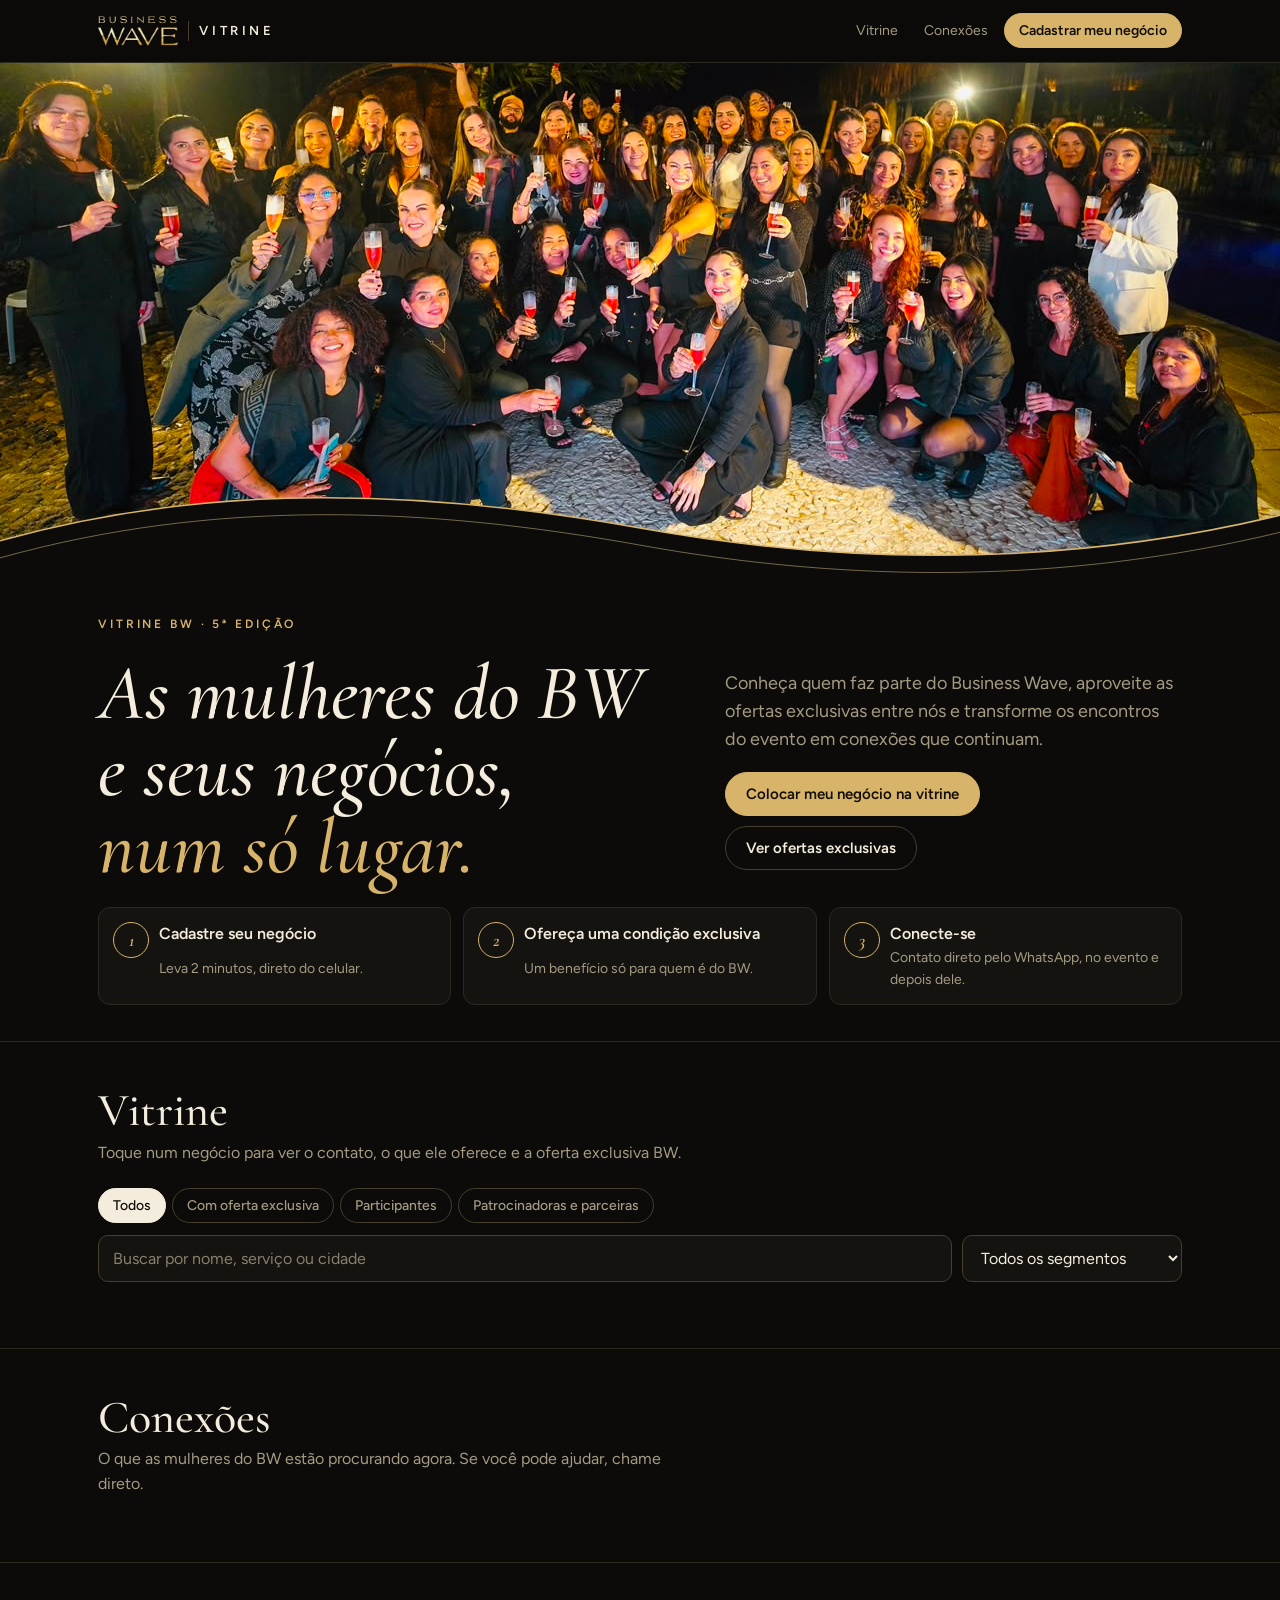
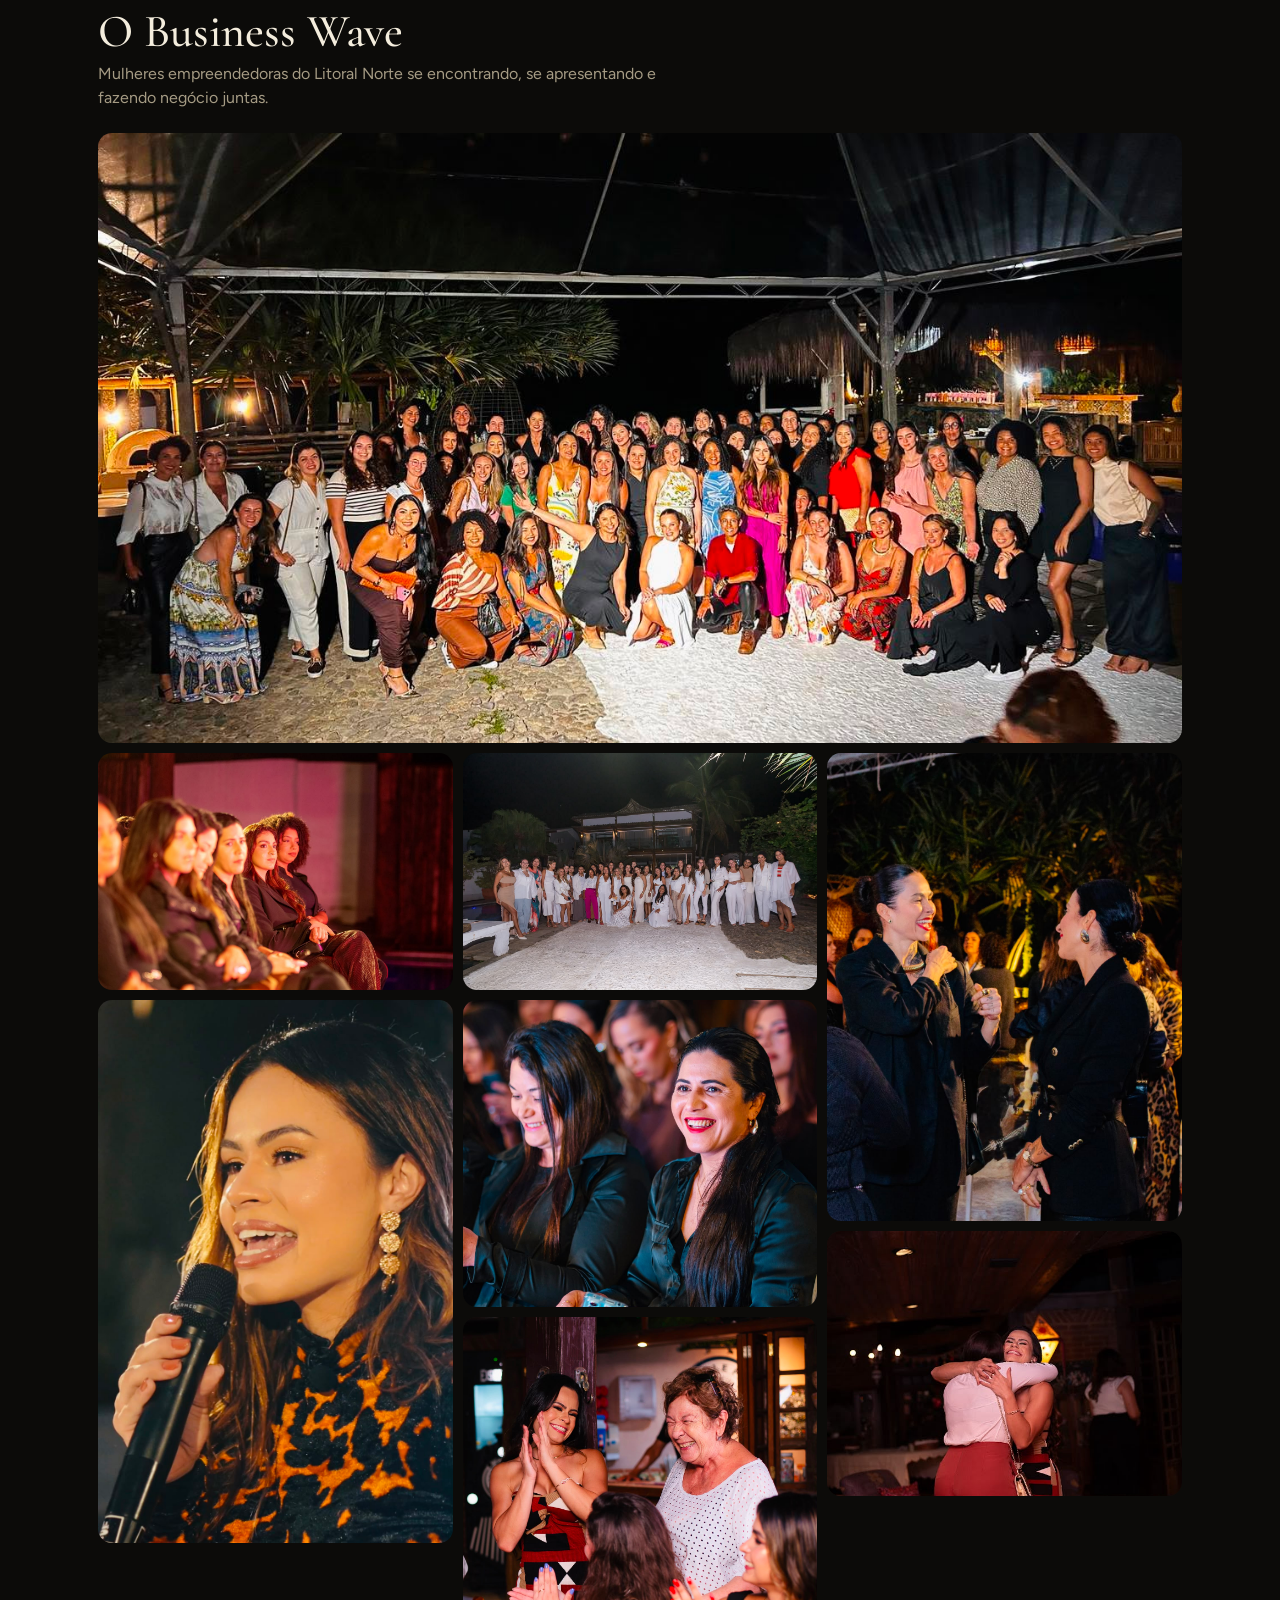
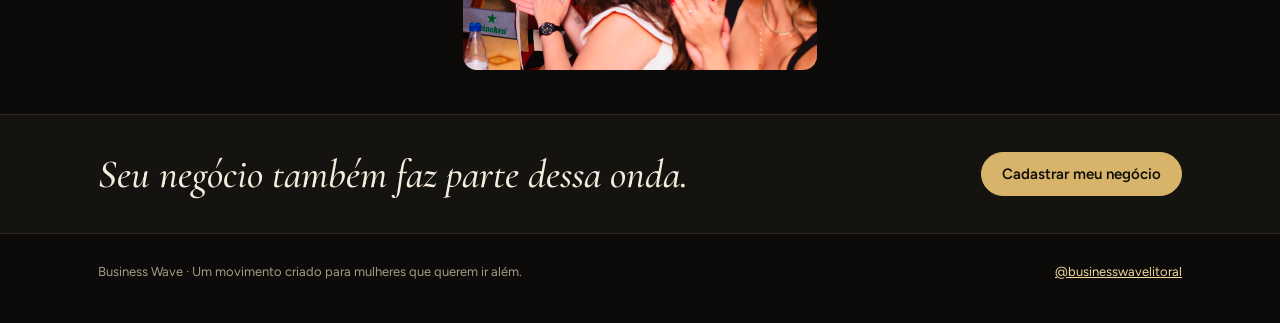
==== index.html @ 15c8ea4c "Seis acertos para o evento: foto, link pendente, busca, prévia, cache e atualização - Logo com fundo" ====
<!doctype html>
<html lang="pt-BR">
<head>
<meta charset="utf-8">
<meta name="viewport" content="width=device-width,initial-scale=1,viewport-fit=cover">
<title>Vitrine BW · Business Wave</title>
<meta name="description" content="As mulheres do Business Wave e seus negócios num só lugar, com ofertas exclusivas e conexões que continuam depois do evento.">
<meta property="og:title" content="Vitrine BW · Business Wave">
<meta property="og:description" content="As mulheres do Business Wave e seus negócios num só lugar, com ofertas exclusivas.">
<meta property="og:image" content="https://bw.okgo.dev.br/assets/compartilhar.jpg">
<meta property="og:image:width" content="1200">
<meta property="og:image:height" content="630">
<meta property="og:type" content="website">
<meta property="og:site_name" content="Vitrine BW · Business Wave">
<meta name="twitter:card" content="summary_large_image">
<link rel="icon" href="assets/logo-bw.png">
<meta name="theme-color" content="#0c0b09">
<link rel="preconnect" href="https://fonts.googleapis.com"><link rel="preconnect" href="https://fonts.gstatic.com" crossorigin>
<link rel="stylesheet" href="https://fonts.googleapis.com/css2?family=Cormorant+Garamond:ital,wght@0,500;0,600;1,500;1,600&family=Figtree:wght@400;500;600;700&display=swap">
<link rel="stylesheet" href="assets/style.css?v=20261016e">
</head>
<body>
<header class="top">
  <div class="wrap">
    <a class="brand" href="./"><img class="brand-logo" src="assets/logo-bw.png" alt="Business Wave"><b>Vitrine</b></a>
    <nav>
      <a class="lk" href="#vitrine">Vitrine</a>
      <a class="lk" href="#conexoes">Conexões</a>
      <a class="btn sm" href="cadastro.html">Cadastrar meu negócio</a>
    </nav>
  </div>
</header>

<main>
  <section class="hero">
    <div class="wrap hero-texto">
      <figure class="onda">
        <div class="onda-foto">
          <img src="assets/fotos/bw-brinde.jpg" width="1280" height="572" fetchpriority="high" alt="Participantes do Business Wave brindando juntas na foto em grupo, à noite">
          <svg class="onda-fio" viewBox="0 0 1440 600" preserveAspectRatio="none" aria-hidden="true"><path d="M1440 530 C1200 590 960 590 720 545 S240 490 0 560"/><path class="eco" d="M1440 550 C1200 610 960 610 720 565 S240 510 0 580"/></svg>
        </div>
      </figure>
      <div class="eyebrow">Vitrine BW · <span id="edicao">5ª edição</span></div>
      <h1>As mulheres do BW e seus negócios, <em>num só lugar.</em></h1>
      <div class="hero-lado">
        <p class="lede">Conheça quem faz parte do Business Wave, aproveite as ofertas exclusivas entre nós e transforme os encontros do evento em conexões que continuam.</p>
        <div class="ctas">
          <a class="btn" href="cadastro.html">Colocar meu negócio na vitrine</a>
          <a class="btn ghost" href="#vitrine" id="verOfertas">Ver ofertas exclusivas</a>
        </div>
      </div>
    </div>
    <div class="wrap">
      <ol class="how">
        <li><b>Cadastre seu negócio</b><span>Leva 2 minutos, direto do celular.</span></li>
        <li><b>Ofereça uma condição exclusiva</b><span>Um benefício só para quem é do BW.</span></li>
        <li><b>Conecte-se</b><span>Contato direto pelo WhatsApp, no evento e depois dele.</span></li>
      </ol>
    </div>
  </section>

  <section class="blk" id="vitrine">
    <div class="wrap">
      <div class="sec-head">
        <div>
          <h2>Vitrine</h2>
          <p>Toque num negócio para ver o contato, o que ele oferece e a oferta exclusiva BW.</p>
        </div>
        <div class="count" id="count"></div>
      </div>
      <div class="filters">
        <div class="tabs" role="group" aria-label="Filtrar">
          <button class="tab" data-tipo="" aria-pressed="true">Todos</button>
          <button class="tab" data-tipo="oferta" aria-pressed="false">Com oferta exclusiva</button>
          <button class="tab" data-tipo="participante" aria-pressed="false">Participantes</button>
          <button class="tab" data-tipo="marcas" aria-pressed="false">Patrocinadoras e parceiras</button>
        </div>
        <div class="row">
          <input id="q" type="search" placeholder="Buscar por nome, serviço ou cidade" aria-label="Buscar">
          <select id="seg" aria-label="Segmento"><option value="">Todos os segmentos</option></select>
        </div>
      </div>
      <div class="grid" id="grid" aria-live="polite"></div>
      <div class="empty" id="empty" hidden></div>
    </div>
  </section>

  <section class="blk" id="conexoes" style="border-top:1px solid var(--line)">
    <div class="wrap">
      <div class="sec-head">
        <div>
          <h2>Conexões</h2>
          <p>O que as mulheres do BW estão procurando agora. Se você pode ajudar, chame direto.</p>
        </div>
      </div>
      <div class="asks" id="asks"></div>
      <div class="empty" id="asksEmpty" hidden><b>Nenhum pedido ainda.</b>Ao se cadastrar, conte o que você procura: parcerias, serviços ou clientes.</div>
    </div>
  </section>

  <section class="blk" id="evento" style="border-top:1px solid var(--line)">
    <div class="wrap">
      <div class="sec-head">
        <div>
          <h2>O Business Wave</h2>
          <p>Mulheres empreendedoras do Litoral Norte se encontrando, se apresentando e fazendo negócio juntas.</p>
        </div>
      </div>
      <div class="galeria">
        <figure class="destaque"><img src="assets/fotos/bw-grupo.jpg" width="1280" height="720" loading="lazy" alt="Participantes do Business Wave reunidas para a foto em grupo, à noite, no espaço do evento"></figure>
        <figure><img src="assets/fotos/bw-plateia.jpg" width="1280" height="854" loading="lazy" alt="Participantes atentas na plateia do Business Wave"></figure>
        <figure><img src="assets/fotos/bw-microfone.jpg" width="836" height="1280" loading="lazy" alt="Participante falando ao microfone no Business Wave"></figure>
        <figure><img src="assets/fotos/bw-grupo-branco.jpg" width="1280" height="854" loading="lazy" alt="Participantes vestidas de branco reunidas para a foto em grupo, à noite, em frente à casa do evento"></figure>
        <figure><img src="assets/fotos/bw-sorriso.jpg" width="1280" height="1108" loading="lazy" alt="Duas participantes sorrindo durante o Business Wave"></figure>
        <figure><img src="assets/fotos/bw-palmas.jpg" width="1277" height="1274" loading="lazy" alt="Participantes rindo e aplaudindo durante o Business Wave"></figure>
        <figure><img src="assets/fotos/bw-conversa.jpg" width="970" height="1280" loading="lazy" alt="Duas participantes conversando e rindo no Business Wave"></figure>
        <figure><img src="assets/fotos/bw-abraco.jpg" width="627" height="468" loading="lazy" alt="Duas participantes se abraçando no Business Wave"></figure>
      </div>
    </div>
  </section>

  <section class="band">
    <div class="wrap">
      <h2>Seu negócio também faz parte dessa onda.</h2>
      <div class="acts">
        <a class="btn" href="cadastro.html">Cadastrar meu negócio</a>
      </div>
    </div>
  </section>
</main>

<footer>
  <div class="wrap">
    <span>Business Wave · Um movimento criado para mulheres que querem ir além.</span>
    <span><a id="igFoot" href="#" target="_blank" rel="noopener">@businesswavelitoral</a></span>
  </div>
</footer>

<dialog id="dlg" aria-labelledby="dName"><div class="dlg" id="dBody"></div></dialog>

<script src="assets/supabase.js"></script>
<script src="assets/config.js?v=20261015b"></script>
<script src="assets/bw.js?v=20261016a"></script>
<script>
(async function () {
  const { C, esc, logoHTML, waLink, ig, safeUrl, SEGMENTOS } = BW;
  const $ = s => document.querySelector(s);

  $("#edicao").textContent = C.EVENTO.edicao;
  $("#igFoot").href = "https://instagram.com/" + C.INSTAGRAM;

  const segSel = $("#seg");
  SEGMENTOS.forEach(s => segSel.insertAdjacentHTML("beforeend", `<option>${esc(s)}</option>`));

  let todos = [], tipo = "", q = "", seg = "";
  const TIPO_LABEL = { participante: "Participante", patrocinadora: "Patrocinadora", parceira: "Parceira" };

  function card(p) {
    const marca = p.tipo !== "participante";
    return `<button class="card ${marca ? "spon" : ""}" data-id="${esc(p.id)}" type="button">
      <div class="card-top">${logoHTML(p)}<div style="min-width:0"><h3>${esc(p.nome_negocio)}</h3><div class="meta">${esc(p.responsavel)} · ${esc(p.segmento)}${p.cidade ? " · " + esc(p.cidade) : ""}</div></div></div>
      ${p.oferta_bw ? `<div class="mini-offer"><b>Oferta BW</b> ${esc(p.oferta_bw)}</div>` : `<p class="desc">${esc(p.descricao || p.ofereco || "")}</p>`}
      ${marca ? `<div class="tags"><span class="tag sp">${TIPO_LABEL[p.tipo]}</span></div>` : ""}
    </button>`;
  }

  function filtrar() {
    const termo = BW.semAcento(q.trim());
    return todos.filter(p => {
      if (tipo === "oferta" && !p.oferta_bw) return false;
      if (tipo === "participante" && p.tipo !== "participante") return false;
      if (tipo === "marcas" && p.tipo === "participante") return false;
      if (seg && p.segmento !== seg) return false;
      if (termo && !BW.semAcento([p.nome_negocio, p.descricao, p.segmento, p.cidade, p.ofereco, p.preciso, p.responsavel, p.oferta_bw].join(" ")).includes(termo)) return false;
      return true;
    });
  }

  function render() {
    const lista = filtrar();
    $("#grid").innerHTML = lista.map(card).join("");
    const ofertas = todos.filter(p => p.oferta_bw).length;
    $("#count").textContent = todos.length ? `${todos.length} negócios · ${ofertas} com oferta exclusiva` : "";
    const empty = $("#empty");
    if (!todos.length) { empty.hidden = false; empty.innerHTML = `<b>A vitrine está abrindo agora.</b>Os primeiros negócios aparecem aqui logo após a aprovação. <a href="cadastro.html">Cadastre o seu</a>.`; }
    else if (!lista.length) { empty.hidden = false; empty.innerHTML = `<b>Nada encontrado com esses filtros.</b>Tente outro segmento ou limpe a busca.`; }
    else empty.hidden = true;
  }

  function renderAsks() {
    const pedidos = todos.filter(p => p.preciso);
    $("#asks").innerHTML = pedidos.map(p => {
      const wa = waLink(p.whatsapp, `Oi, ${p.responsavel}! Vi na Vitrine do Business Wave que você procura "${p.preciso}". Acho que posso ajudar.`);
      return `<div class="ask">
        <div class="ask-head">${logoHTML(p)}<div style="min-width:0"><b>${esc(p.responsavel)}</b><div class="meta">${esc(p.nome_negocio)}</div></div></div>
        <p><span class="meta">Procura</span><br>${esc(p.preciso)}</p>
        <div class="acts">${wa ? `<a class="btn sm" href="${esc(wa)}" target="_blank" rel="noopener">Posso ajudar</a>` : ""}<button class="btn sm ghost" type="button" data-perfil="${esc(p.id)}">Ver perfil</button></div>
      </div>`;
    }).join("");
    $("#asksEmpty").hidden = pedidos.length > 0;
  }

  function abrir(id) {
    const p = todos.find(x => String(x.id) === String(id)); if (!p) return;
    const wa = waLink(p.whatsapp, `Oi, ${p.responsavel}! Te encontrei na Vitrine do Business Wave.`);
    const waOferta = p.oferta_bw ? waLink(p.whatsapp, `Oi, ${p.responsavel}! Sou do Business Wave e quero aproveitar a oferta exclusiva: ${p.oferta_bw}`) : "";
    const insta = ig(p.instagram);
    $("#dBody").innerHTML = `
      <button class="x" type="button" aria-label="Fechar" data-close>×</button>
      <div class="dlg-head">${logoHTML(p)}<div><div class="eyebrow">${esc(TIPO_LABEL[p.tipo])} · ${esc(p.segmento)}</div><h2 id="dName">${esc(p.nome_negocio)}</h2><div class="meta">${esc(p.responsavel)}${p.cidade ? " · " + esc(p.cidade) : ""}</div></div></div>
      ${p.oferta_bw ? `<div class="offer"><b>Oferta exclusiva BW</b><p>${esc(p.oferta_bw)}</p>${waOferta ? `<a class="btn sm" style="margin-top:10px" href="${esc(waOferta)}" target="_blank" rel="noopener">Quero essa oferta</a>` : ""}</div>` : ""}
      ${p.descricao ? `<p style="margin:0">${esc(p.descricao)}</p>` : ""}
      ${p.ofereco ? `<div class="kv" style="grid-template-columns:1fr"><div><small>Ofereço</small>${esc(p.ofereco)}</div></div>` : ""}
      <div class="acts">
        ${wa ? `<a class="btn ${p.oferta_bw ? "ghost" : ""}" href="${esc(wa)}" target="_blank" rel="noopener">Chamar no WhatsApp</a>` : ""}
        ${insta ? `<a class="btn ghost" href="https://instagram.com/${esc(insta)}" target="_blank" rel="noopener">@${esc(insta)}</a>` : ""}
        ${p.site ? `<a class="btn ghost" href="${esc(safeUrl(p.site))}" target="_blank" rel="noopener">Site</a>` : ""}
      </div>`;
    if (!$("#dlg").open) $("#dlg").showModal();
    history.replaceState(null, "", "#perfil-" + p.id);
  }

  // O cadastro entrega o link do perfil na hora, mas ele so' aparece depois da aprovacao.
  // Antes, quem abria caia na vitrine sem saber por que; agora ve o aviso, e se a tela
  // ficar aberta o perfil abre sozinho quando for aprovado.
  let aguardando = null;
  function avisoPerfil(id) {
    aguardando = String(id);
    $("#dBody").innerHTML = `
      <button class="x" type="button" aria-label="Fechar" data-close>×</button>
      <div class="eyebrow">Perfil em análise</div>
      <h2 id="dName">Este negócio ainda não está na vitrine</h2>
      <p style="margin:0;color:var(--muted)">Os perfis aparecem aqui depois que a organização do Business Wave aprova o cadastro. Deixe esta tela aberta: quando ele for aprovado, abre aqui sozinho.</p>
      <div class="acts"><button class="btn" type="button" data-close>Ver a vitrine</button></div>`;
    $("#dlg").showModal();
  }
  $("#grid").addEventListener("click", e => { const c = e.target.closest(".card"); if (c) abrir(c.dataset.id); });
  $("#asks").addEventListener("click", e => { const b = e.target.closest("[data-perfil]"); if (b) abrir(b.dataset.perfil); });
  $("#dlg").addEventListener("click", e => { if (e.target.closest("[data-close]") || e.target === e.currentTarget) e.currentTarget.close(); });
  $("#dlg").addEventListener("close", () => { aguardando = null; history.replaceState(null, "", location.pathname + "#vitrine"); });

  function setTipo(t) {
    document.querySelectorAll(".tab").forEach(x => x.setAttribute("aria-pressed", String(x.dataset.tipo === t)));
    tipo = t; render();
  }
  document.querySelectorAll(".tab").forEach(b => b.addEventListener("click", () => setTipo(b.dataset.tipo)));
  $("#verOfertas").addEventListener("click", () => setTipo("oferta"));
  $("#q").addEventListener("input", e => { q = e.target.value; render(); });
  segSel.addEventListener("change", e => { seg = e.target.value; render(); });

  try { todos = await BW.listarVitrine(); }
  catch (e) { console.error(e); $("#empty").hidden = false; $("#empty").innerHTML = "<b>Não deu para carregar a vitrine agora.</b>Atualize a página em alguns segundos."; }
  render(); renderAsks();
  const m = location.hash.match(/^#perfil-(.+)$/);
  if (m) { if (todos.some(x => String(x.id) === m[1])) abrir(m[1]); else avisoPerfil(m[1]); }

  // 6) a vitrine se atualiza sozinha: no evento as aprovacoes saem a toda hora e
  // ninguem recarrega a pagina. Nao mexe com o perfil aberto na frente da pessoa.
  async function atualizar() {
    if (document.hidden || ($("#dlg").open && !aguardando)) return;
    let novos; try { novos = await BW.listarVitrine(); } catch (_) { return; }
    if (JSON.stringify(novos) === JSON.stringify(todos)) return;
    todos = novos; render(); renderAsks();
    if (aguardando && todos.some(x => String(x.id) === aguardando)) { const id = aguardando; aguardando = null; abrir(id); }
  }
  setInterval(atualizar, 60000);
  document.addEventListener("visibilitychange", () => { if (!document.hidden) atualizar(); });
  if (location.hash === "#ofertas") { setTipo("oferta"); $("#vitrine").scrollIntoView(); }
})();
</script>
</body>
</html>
---- assets/style.css ----
/* Vitrine BW — preto e dourado da marca, serifa italiana nos títulos (como nos posts da 5ª edição). */
:root{
  --bg:#0c0b09; --surface:#15130f; --surface-2:#1d1a14; --line:#2e2920; --line-2:#463e2e;
  --fg:#f4eddd; --muted:#a59b84; --gold:#d8b46a; --gold-2:#f0d79c; --gold-ink:#120f09;
  --ok:#8fc49a; --warn:#e3b45c; --bad:#e08a7a;
  --display:"Cormorant Garamond","Garamond","Times New Roman",serif;
  --body:"Figtree",system-ui,-apple-system,"Segoe UI",sans-serif;
  --r:14px;
  color-scheme:dark;
}
*{box-sizing:border-box}
html{-webkit-text-size-adjust:100%}
body{margin:0;background:var(--bg);color:var(--fg);font:16px/1.55 var(--body)}
a{color:var(--gold-2)}
img{max-width:100%;display:block}
:focus-visible{outline:2px solid var(--gold);outline-offset:2px}
.wrap{max-width:1120px;margin:0 auto;padding-inline:18px}
[hidden]{display:none!important}

/* topo */
.top{position:sticky;top:0;z-index:20;background:color-mix(in srgb,var(--bg) 88%,transparent);backdrop-filter:blur(10px);border-bottom:1px solid var(--line)}
.top .wrap{display:flex;align-items:center;justify-content:space-between;gap:12px;padding-block:12px}
.brand{display:flex;align-items:center;gap:10px;text-decoration:none;color:var(--fg)}
.mono{width:38px;height:38px;border-radius:50%;border:1px solid var(--gold);display:grid;place-items:center;font:600 italic 18px var(--display);color:var(--gold)}
.brand b{font-size:13px;letter-spacing:.28em;text-transform:uppercase;font-weight:600}
.top nav{display:flex;gap:6px;align-items:center}
.top nav a.lk{color:var(--muted);text-decoration:none;font-size:14px;padding:8px 10px}
.top nav a.lk:hover{color:var(--fg)}
@media (max-width:640px){ .top nav a.lk{display:none} }

/* botões */
.btn{display:inline-flex;align-items:center;justify-content:center;gap:8px;font:600 15px var(--body);border-radius:999px;padding:12px 20px;cursor:pointer;text-decoration:none;border:1px solid var(--gold);background:var(--gold);color:var(--gold-ink);white-space:nowrap}
.btn:hover{background:var(--gold-2);border-color:var(--gold-2)}
.btn.ghost{background:transparent;color:var(--fg);border-color:var(--line-2)}
.btn.ghost:hover{border-color:var(--gold)}
.btn.sm{padding:8px 14px;font-size:14px}
.btn[disabled]{opacity:.5;cursor:default}

/* hero */
.hero{padding-block:48px 36px;border-bottom:1px solid var(--line)}
.hero .wrap{display:grid;gap:22px}
.eyebrow{font-size:12px;letter-spacing:.24em;text-transform:uppercase;color:var(--gold);font-weight:600}
h1,h2,h3{font-family:var(--display);font-weight:500;text-wrap:balance;margin:0}
.hero h1{font-style:italic;font-size:clamp(44px,9vw,84px);line-height:.98;max-width:12ch}
.hero h1 em{display:block;color:var(--gold);font-style:italic}
/* o titulo e' proporcional a largura onde ele mora: a fonte cresce com ela, entao
   as linhas saem iguais em qualquer tela e ocupam a largura toda ("As mulheres do BW
   / e seus negocios, / num so lugar."). 0.137 = 96% da largura dividido pela linha
   mais longa (6,985 em na Cormorant italica). No celular a largura e' a da tela menos
   o respiro; no computador, a da coluna da esquerda (5/9 do texto, tirado o vao). */
.hero h1{font-size:clamp(40px,calc((100vw - 36px) * .137),84px);max-width:none;text-wrap:wrap}
@media (min-width:900px){ .hero h1{font-size:min(84px,calc((min(100vw,1120px) - 92px) * .0761))} }
.hero p.lede{font-size:18px;color:var(--muted);max-width:56ch;margin:0}
.hero .ctas{display:flex;flex-wrap:wrap;gap:10px}
.facts{display:flex;flex-wrap:wrap;gap:8px;margin:0;padding:0;list-style:none}
.facts li{border:1px solid var(--line-2);border-radius:999px;padding:6px 14px;font-size:14px}
.facts li b{color:var(--gold);font-weight:600}

/* seções */
section.blk{padding-block:44px}
.sec-head{display:flex;flex-wrap:wrap;align-items:end;justify-content:space-between;gap:14px;margin-bottom:22px}
.sec-head h2{font-size:clamp(32px,5vw,46px);line-height:1.05}
.sec-head p{margin:6px 0 0;color:var(--muted);max-width:60ch}

/* filtros */
.filters{display:grid;gap:12px;margin-bottom:22px}
.tabs{display:flex;gap:6px;flex-wrap:wrap}
.tab{font:500 14px var(--body);background:transparent;color:var(--muted);border:1px solid var(--line-2);border-radius:999px;padding:8px 14px;cursor:pointer}
.tab[aria-pressed="true"]{background:var(--fg);color:var(--bg);border-color:var(--fg)}
.row{display:grid;grid-template-columns:1fr 220px;gap:10px}
@media (max-width:640px){ .row{grid-template-columns:1fr} }
input,select,textarea{width:100%;font:16px var(--body);color:var(--fg);background:var(--surface);border:1px solid var(--line-2);border-radius:10px;padding:12px 14px}
textarea{min-height:96px;resize:vertical}
::placeholder{color:var(--muted);opacity:.8}

/* grade de cards */
.grid{display:grid;grid-template-columns:repeat(auto-fill,minmax(250px,1fr));gap:14px}
.card{display:grid;grid-template-rows:auto 1fr auto;gap:12px;background:var(--surface);border:1px solid var(--line);border-radius:var(--r);padding:16px;text-align:left;color:inherit;font:inherit;cursor:pointer;transition:border-color .15s,transform .15s}
.card:hover{border-color:var(--gold);transform:translateY(-2px)}
.card.spon{border-color:var(--line-2);background:linear-gradient(180deg,var(--surface-2),var(--surface))}
.card-top{display:flex;gap:12px;align-items:center;min-width:0}
.logo{width:56px;height:56px;flex:0 0 56px;border-radius:50%;object-fit:cover;background:var(--surface-2);border:1px solid var(--line-2);display:grid;place-items:center;font:600 italic 24px var(--display);color:var(--gold);overflow:hidden}
.card h3{font-family:var(--body);font-weight:600;font-size:17px;line-height:1.25;margin:0}
.meta{font-size:13px;color:var(--muted)}
.card .desc{font-size:14px;color:var(--muted);margin:0;display:-webkit-box;-webkit-line-clamp:3;-webkit-box-orient:vertical;overflow:hidden}
.tags{display:flex;flex-wrap:wrap;gap:6px}
.tag{font-size:12px;border-radius:999px;padding:3px 10px;border:1px solid var(--line-2);color:var(--muted)}
.tag.bw{border-color:var(--gold);color:var(--gold-2)}
.tag.sp{background:var(--gold);color:var(--gold-ink);border-color:var(--gold);font-weight:600}
.empty{border:1px dashed var(--line-2);border-radius:var(--r);padding:28px;text-align:center;color:var(--muted)}
.empty b{display:block;color:var(--fg);font-size:18px;margin-bottom:6px}

/* embaixadoras */
.amb{display:grid;grid-template-columns:1.1fr .9fr;gap:22px;align-items:start}
@media (max-width:820px){ .amb{grid-template-columns:1fr} }
.panel{background:var(--surface);border:1px solid var(--line);border-radius:var(--r);padding:22px}
.steps{list-style:none;margin:0;padding:0;display:grid;gap:14px;counter-reset:s}
.steps li{display:grid;grid-template-columns:34px 1fr;gap:12px;counter-increment:s}
.steps li::before{content:counter(s);width:34px;height:34px;border-radius:50%;border:1px solid var(--gold);display:grid;place-items:center;color:var(--gold);font:600 italic 18px var(--display)}
.steps b{display:block}
.steps span{color:var(--muted);font-size:14px}
.rank{list-style:none;margin:0;padding:0;display:grid;gap:8px}
.rank li{display:grid;grid-template-columns:30px 1fr auto;gap:10px;align-items:center;padding:10px 12px;border-radius:10px;background:var(--surface-2)}
.rank .pos{font:600 italic 22px var(--display);color:var(--gold);text-align:center}
.rank .n{min-width:0;overflow:hidden;text-overflow:ellipsis;white-space:nowrap}
.rank .v{font-variant-numeric:tabular-nums;font-weight:600}
.rank .v small{color:var(--muted);font-weight:400}

/* faixa final */
.band{border-top:1px solid var(--line);border-bottom:1px solid var(--line);background:var(--surface)}
.band .wrap{display:flex;flex-wrap:wrap;align-items:center;justify-content:space-between;gap:16px;padding-block:28px}
.band h2{font-style:italic;font-size:clamp(28px,4.5vw,40px)}
footer{padding-block:28px 40px;color:var(--muted);font-size:13px}
footer .wrap{display:flex;flex-wrap:wrap;gap:12px;justify-content:space-between}

/* modal do perfil */
dialog{overflow:auto;border:1px solid var(--line-2);border-radius:18px;background:var(--surface);color:var(--fg);padding:0;width:min(560px,calc(100% - 24px));max-height:calc(100% - 24px)}
dialog::backdrop{background:rgba(0,0,0,.7)}
.dlg{display:grid;gap:16px;padding:22px}
.dlg-head{display:flex;gap:14px;align-items:center}
.dlg-head .logo{width:72px;height:72px;flex-basis:72px;font-size:30px}
.dlg h2{font-size:32px;line-height:1.05}
.dlg .x{position:absolute;top:10px;right:10px;background:var(--surface-2);border:1px solid var(--line-2);color:var(--fg);width:36px;height:36px;border-radius:50%;cursor:pointer;font-size:18px}
.offer{border:1px solid var(--gold);border-radius:12px;padding:12px 14px;background:color-mix(in srgb,var(--gold) 8%,transparent)}
.offer b{color:var(--gold-2);font-size:12px;letter-spacing:.16em;text-transform:uppercase}
.offer p{margin:4px 0 0}
.kv{display:grid;grid-template-columns:1fr 1fr;gap:10px}
@media (max-width:480px){ .kv{grid-template-columns:1fr} }
.kv div{background:var(--surface-2);border-radius:10px;padding:10px 12px}
.kv small{display:block;color:var(--muted);font-size:12px;letter-spacing:.08em;text-transform:uppercase}
.acts{display:flex;flex-wrap:wrap;gap:8px}

/* formulários */
.form{display:grid;gap:18px;max-width:640px}
.field{display:grid;gap:6px}
.field label,.field .l{font-weight:600}
.field .h{font-size:13px;color:var(--muted)}
.two{display:grid;grid-template-columns:1fr 1fr;gap:12px}
@media (max-width:560px){ .two{grid-template-columns:1fr} }
.chips{display:flex;flex-wrap:wrap;gap:8px}
.chip{position:relative}
.chip input{position:absolute;opacity:0;inset:0;margin:0;cursor:pointer}
.chip span{display:inline-block;padding:8px 14px;border-radius:999px;border:1px solid var(--line-2);background:var(--surface);font-size:15px}
.chip input:checked+span{background:var(--gold);color:var(--gold-ink);border-color:var(--gold);font-weight:600}
.chip input:focus-visible+span{outline:2px solid var(--gold);outline-offset:2px}
.check{display:grid;grid-template-columns:22px 1fr;gap:10px;align-items:start;font-size:14px;color:var(--muted)}
.check input{width:20px;height:20px;margin-top:2px;accent-color:var(--gold)}
.preview{display:flex;gap:12px;align-items:center}
.msg{padding:12px 14px;border-radius:10px;font-size:14px}
.msg.ok{background:color-mix(in srgb,var(--ok) 14%,transparent);color:var(--ok)}
.msg.err{background:color-mix(in srgb,var(--bad) 14%,transparent);color:var(--bad)}
.demo{background:var(--warn);color:#1a1405;text-align:center;font-size:13px;font-weight:600;padding:6px 12px}

/* admin */
.adm-list{display:grid;gap:10px}
.adm-item{display:grid;grid-template-columns:56px 1fr auto;gap:12px;align-items:center;background:var(--surface);border:1px solid var(--line);border-radius:12px;padding:12px}
@media (max-width:640px){ .adm-item{grid-template-columns:48px 1fr} .adm-item .acts{grid-column:1/-1} }
.adm-item .logo{width:48px;height:48px;flex-basis:48px}
.pill{font-size:12px;border-radius:999px;padding:2px 9px;border:1px solid}
.pill.pendente{color:var(--warn);border-color:var(--warn)}
.pill.aprovado{color:var(--ok);border-color:var(--ok)}
.pill.recusado{color:var(--bad);border-color:var(--bad)}
.rank-edit{display:grid;gap:8px}
.rank-edit .r{display:grid;grid-template-columns:1fr 1fr 90px auto;gap:8px}
@media (max-width:640px){ .rank-edit .r{grid-template-columns:1fr 90px} }

@media (prefers-reduced-motion:reduce){ .card{transition:none} .card:hover{transform:none} }

/* como funciona */
.how{list-style:none;margin:6px 0 0;padding:0;display:grid;grid-template-columns:repeat(3,1fr);gap:12px;counter-reset:h}
@media (max-width:760px){ .how{grid-template-columns:1fr} }
.how li{counter-increment:h;display:grid;grid-template-columns:34px 1fr;column-gap:12px;align-items:start;padding:14px;border:1px solid var(--line);border-radius:12px;background:var(--surface)}
.how li::before{content:counter(h);grid-row:span 2;width:34px;height:34px;border-radius:50%;border:1px solid var(--gold);display:grid;place-items:center;color:var(--gold);font:600 italic 18px var(--display)}
.how b{font-weight:600}
.how span{color:var(--muted);font-size:14px}
.count{font-size:14px;color:var(--muted);font-variant-numeric:tabular-nums}

/* oferta no card */
.mini-offer{font-size:14px;line-height:1.4;padding:10px 12px;border-radius:10px;border:1px solid var(--gold);background:color-mix(in srgb,var(--gold) 8%,transparent)}
.mini-offer b{display:block;color:var(--gold-2);font-size:11px;letter-spacing:.16em;text-transform:uppercase;margin-bottom:2px}

/* conexões */
.asks{display:grid;grid-template-columns:repeat(auto-fill,minmax(260px,1fr));gap:12px}
.ask{display:grid;gap:10px;background:var(--surface);border:1px solid var(--line);border-radius:var(--r);padding:16px}
.ask-head{display:flex;gap:10px;align-items:center;min-width:0}
.ask-head .logo{width:40px;height:40px;flex-basis:40px;font-size:18px}
.ask p{margin:0}

/* compartilhar perfil */
.share{display:grid;gap:10px;padding:16px;border:1px solid var(--line-2);border-radius:12px;background:var(--surface)}
.share code{display:block;word-break:break-all;font:14px ui-monospace,Menlo,monospace;color:var(--gold-2);background:var(--surface-2);padding:10px 12px;border-radius:8px;user-select:all}
.sub{font-size:12px;letter-spacing:.2em;text-transform:uppercase;color:var(--gold);font-weight:600;margin-top:8px;padding-top:18px;border-top:1px solid var(--line)}

/* logo da marca */
.brand-logo{height:30px;width:auto}
.brand b{border-left:1px solid var(--line-2);padding-left:10px}
@media (max-width:440px){ .brand b{display:none} }

/* topo: a foto do grupo abre a pagina, colada no menu, e a borda de baixo e'
   uma onda que leva ao titulo (sem corte seco, no celular e no computador).
   E' um <figure> so, dentro do grid do texto: a margem negativa calculada a
   faz sair da coluna e ocupar a largura da tela (ate 1440 px) nos dois casos.
   A mascara e o fio dourado usam a MESMA curva no mesmo viewBox esticado,
   por isso o fio sempre cai em cima da borda, em qualquer largura. */
.hero{padding-block:0 36px;overflow-x:clip}
.hero .wrap.hero-texto{gap:22px}
.hero-lado{display:grid;gap:18px}
.onda{margin-block:0 6px;margin-inline:calc((100% - min(100vw,1440px)) / 2)}
.onda-foto{position:relative}
.onda img{display:block;width:100%;height:auto;aspect-ratio:16/10;object-fit:cover;object-position:50% 60%;
  -webkit-mask:url("data:image/svg+xml,%3Csvg xmlns='http://www.w3.org/2000/svg' viewBox='0 0 1440 600' preserveAspectRatio='none'%3E%3Cpath d='M0 0 H1440 V530 C1200 590 960 590 720 545 S240 490 0 560 Z'/%3E%3C/svg%3E") center/100% 100% no-repeat;
  mask:url("data:image/svg+xml,%3Csvg xmlns='http://www.w3.org/2000/svg' viewBox='0 0 1440 600' preserveAspectRatio='none'%3E%3Cpath d='M0 0 H1440 V530 C1200 590 960 590 720 545 S240 490 0 560 Z'/%3E%3C/svg%3E") center/100% 100% no-repeat}
.onda-fio{position:absolute;inset:0;width:100%;height:100%;pointer-events:none;overflow:visible}
.onda-fio path{fill:none;stroke:var(--gold);stroke-width:1.5;vector-effect:non-scaling-stroke}
.onda-fio .eco{stroke:var(--gold-2);opacity:.45;stroke-width:1}
.hero .how{margin-top:22px}
@media (min-width:900px){
  .hero .wrap.hero-texto{grid-template-columns:minmax(0,1.25fr) minmax(0,1fr);column-gap:56px;align-items:end;
    grid-template-areas:"foto foto" "eyebrow eyebrow" "titulo lado"}
  .onda{grid-area:foto;margin-block:0 18px}
  .hero .eyebrow{grid-area:eyebrow} .hero h1{grid-area:titulo} .hero-lado{grid-area:lado;align-self:center}
  .onda img{aspect-ratio:2.5/1}
}

/* galeria do evento: em colunas, com cada foto no formato dela (retrato e paisagem juntos,
   sem corte). Foto nova e' so mais um <figure>; a .destaque atravessa as colunas. */
.galeria{columns:2;column-gap:10px}
@media (min-width:760px){ .galeria{columns:3} }
.galeria figure{margin:0 0 10px;break-inside:avoid;border-radius:var(--r);overflow:hidden;background:var(--surface)}
.galeria .destaque{column-span:all}
.galeria img{display:block;width:100%;height:auto}
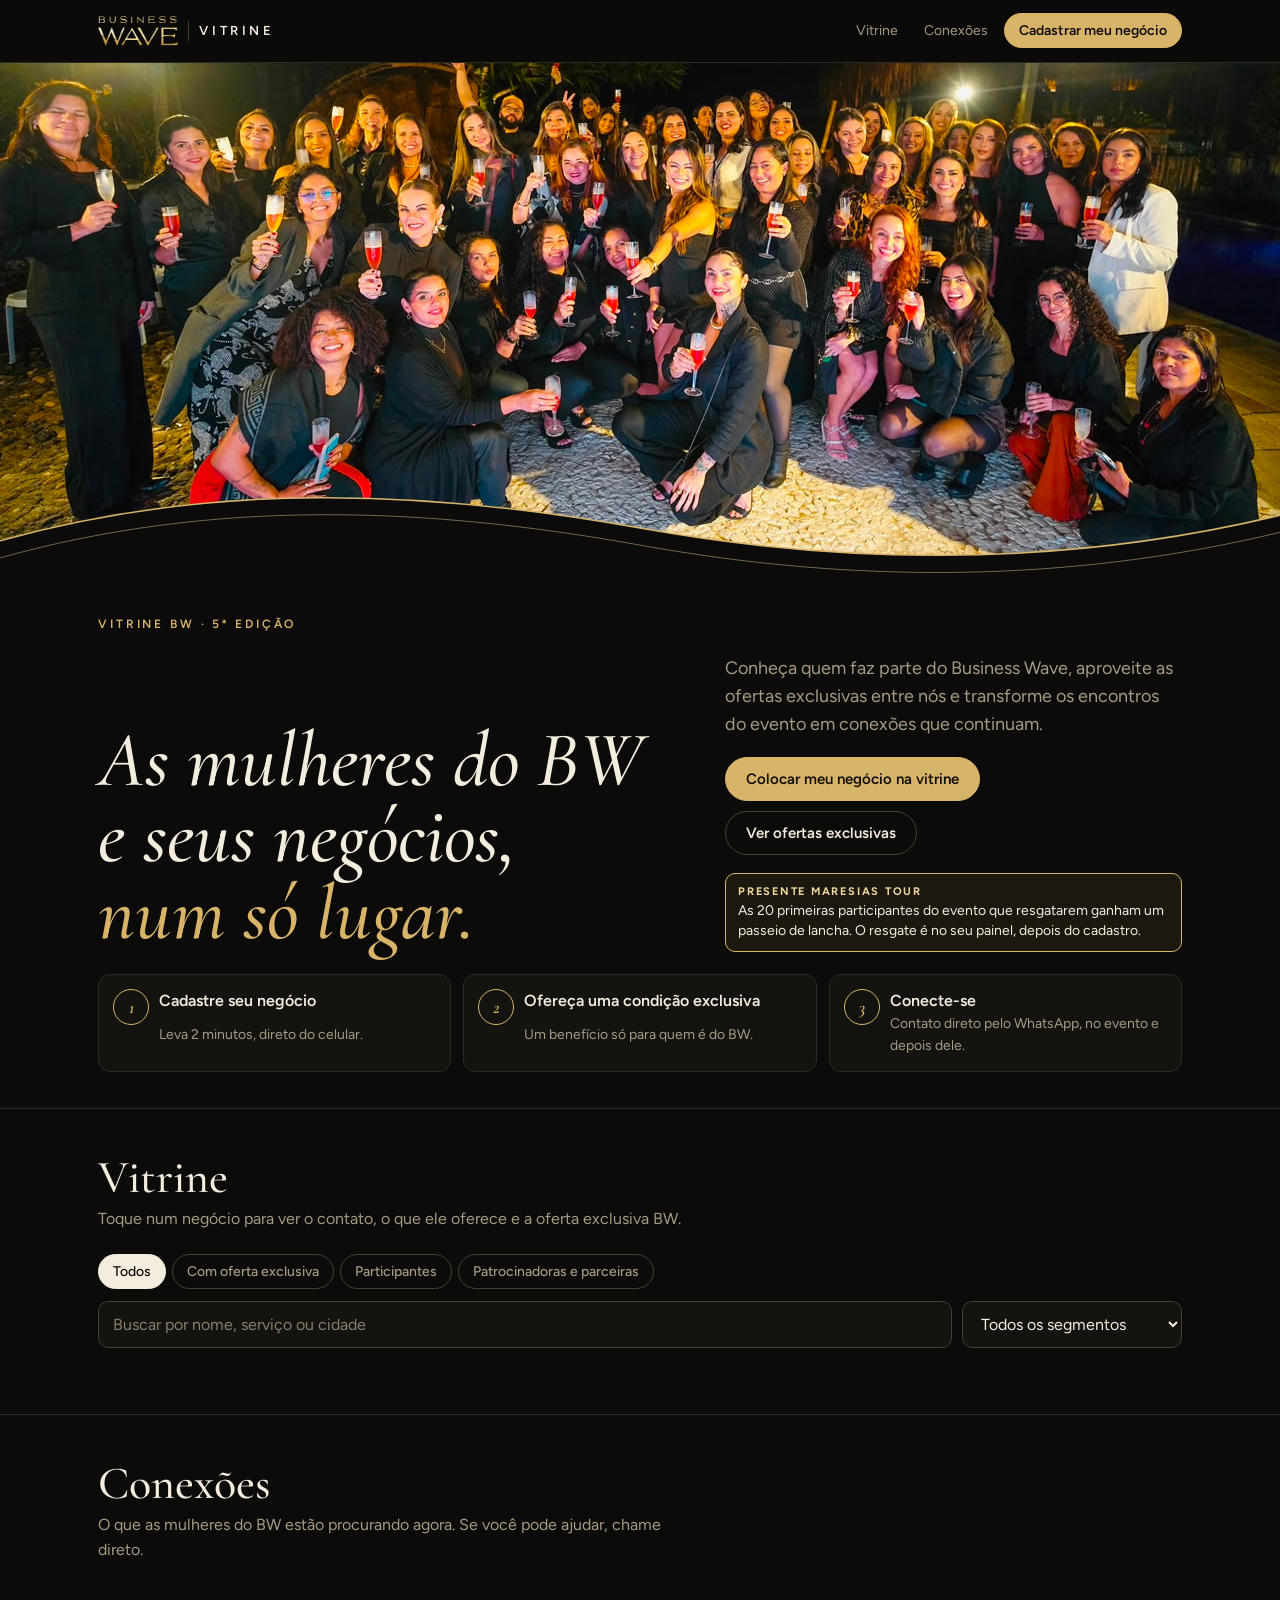
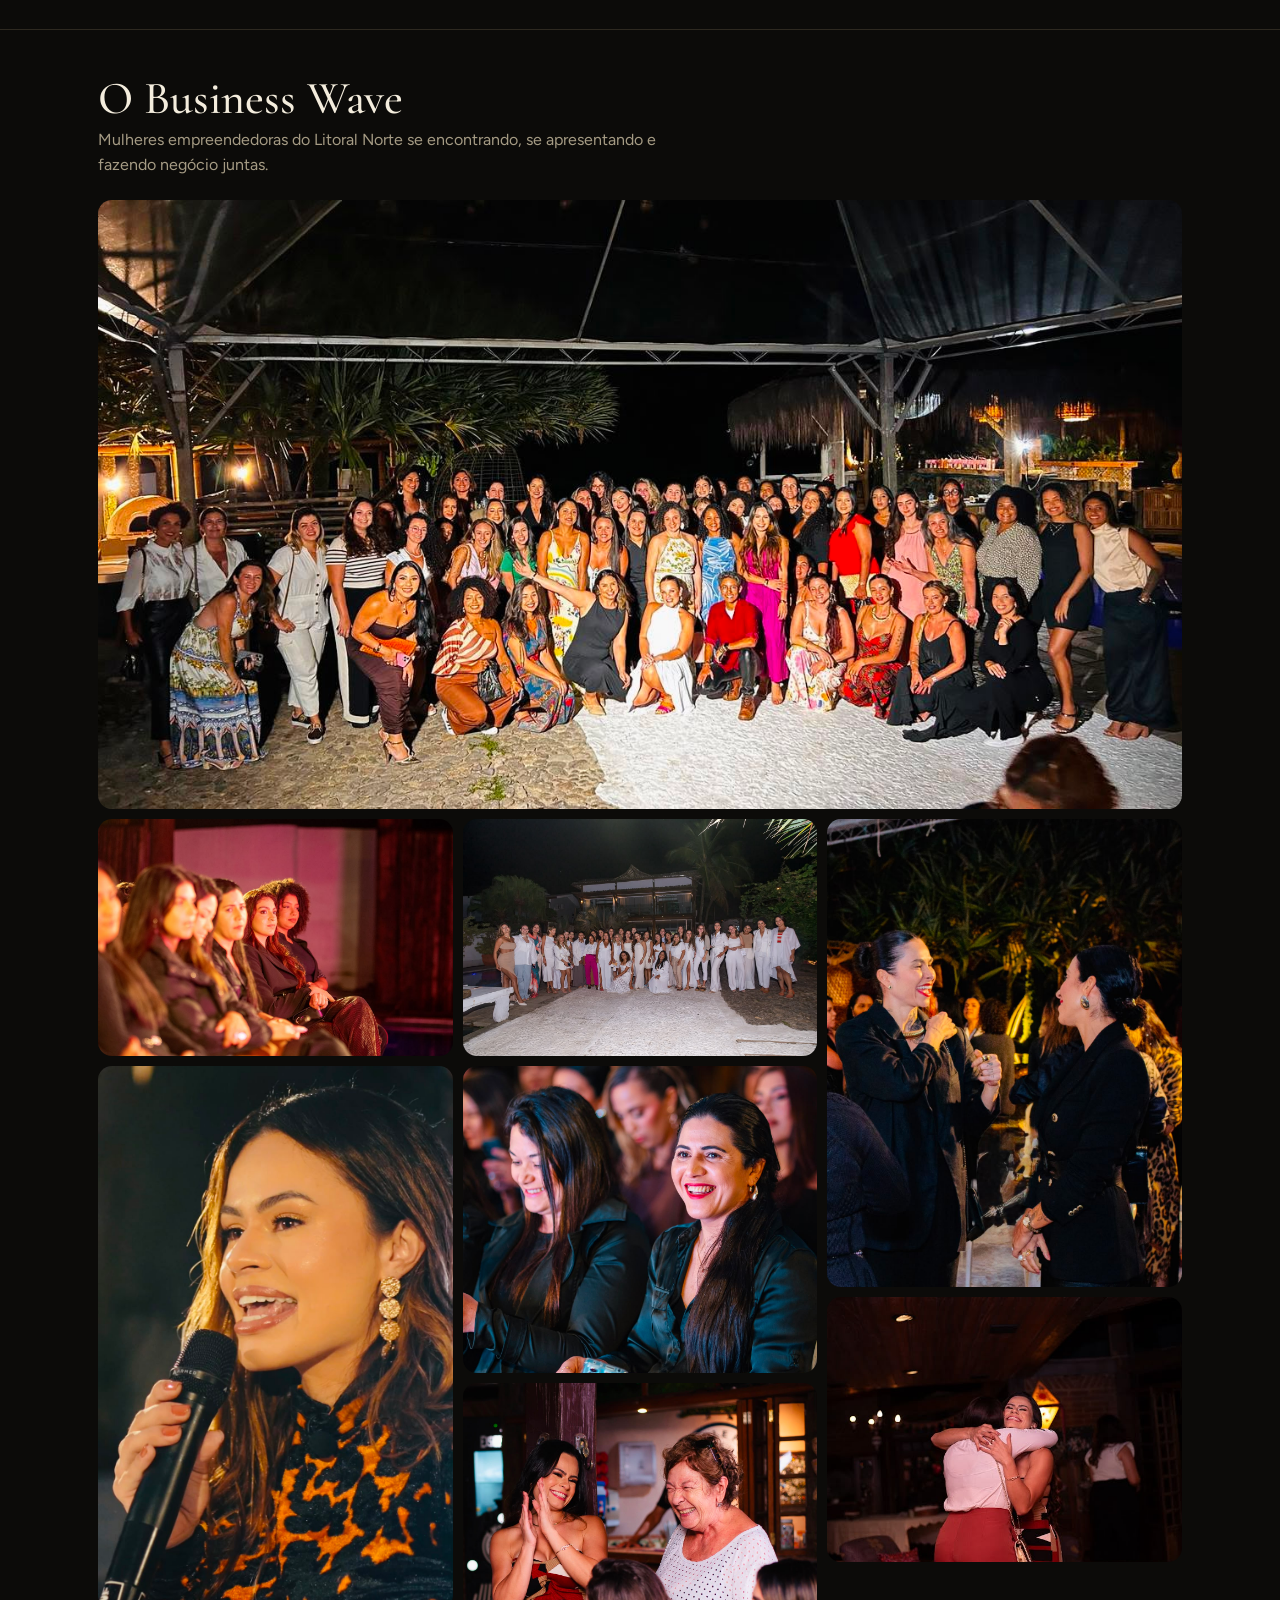
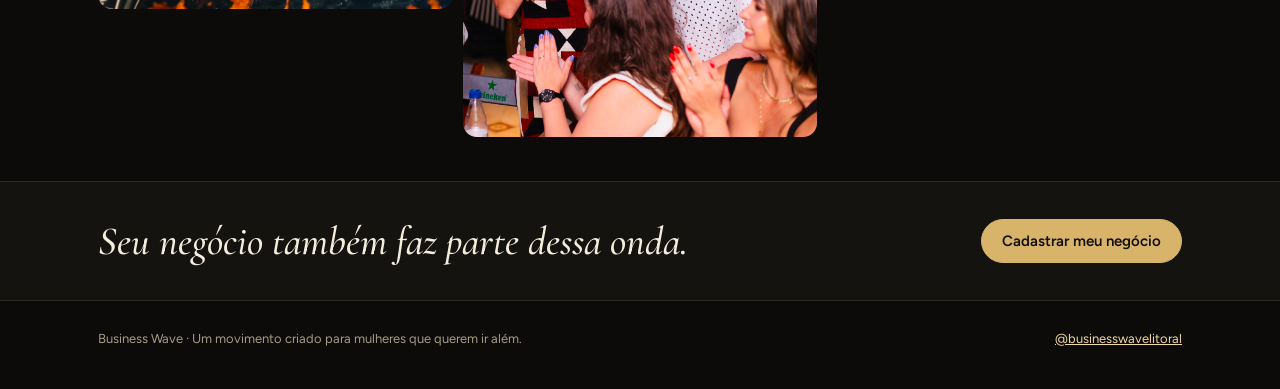
==== commit 25247c55: "Presente Maresias Tour no painel (ainda sem banco e sem cupons) Cartão no painel da participante com" ====
--- a/index.html
+++ b/index.html
@@ -17,7 +17,7 @@
 <meta name="theme-color" content="#0c0b09">
 <link rel="preconnect" href="https://fonts.googleapis.com"><link rel="preconnect" href="https://fonts.gstatic.com" crossorigin>
 <link rel="stylesheet" href="https://fonts.googleapis.com/css2?family=Cormorant+Garamond:ital,wght@0,500;0,600;1,500;1,600&family=Figtree:wght@400;500;600;700&display=swap">
-<link rel="stylesheet" href="assets/style.css?v=20261016e">
+<link rel="stylesheet" href="assets/style.css?v=20261016f">
 </head>
 <body>
 <header class="top">
@@ -48,6 +48,7 @@
           <a class="btn" href="cadastro.html">Colocar meu negócio na vitrine</a>
           <a class="btn ghost" href="#vitrine" id="verOfertas">Ver ofertas exclusivas</a>
         </div>
+        <p class="mini-offer" style="margin:0"><b>Presente Maresias Tour</b>As 20 primeiras participantes do evento que resgatarem ganham um passeio de lancha. O resgate é no seu painel, depois do cadastro.</p>
       </div>
     </div>
     <div class="wrap">
@@ -139,7 +140,7 @@
 <dialog id="dlg" aria-labelledby="dName"><div class="dlg" id="dBody"></div></dialog>
 
 <script src="assets/supabase.js"></script>
-<script src="assets/config.js?v=20261015b"></script>
+<script src="assets/config.js?v=20261016a"></script>
 <script src="assets/bw.js?v=20261016a"></script>
 <script>
 (async function () {
--- a/assets/style.css
+++ b/assets/style.css
@@ -229,3 +229,9 @@
 .galeria figure{margin:0 0 10px;break-inside:avoid;border-radius:var(--r);overflow:hidden;background:var(--surface)}
 .galeria .destaque{column-span:all}
 .galeria img{display:block;width:100%;height:auto}
+
+/* presente no painel da participante */
+.presente{display:grid;gap:12px;padding:18px;border:1px solid var(--gold);border-radius:var(--r);background:color-mix(in srgb,var(--gold) 8%,transparent)}
+.presente h2{font-size:clamp(26px,5vw,34px);line-height:1.1}
+.presente .cod{display:block;font:600 clamp(26px,7vw,36px)/1.1 ui-monospace,Menlo,monospace;letter-spacing:.08em;color:var(--gold-2);background:var(--surface-2);padding:12px 14px;border-radius:10px;text-align:center;user-select:all}
+.presente .regras{margin:0;padding-left:18px;color:var(--muted);font-size:14px;display:grid;gap:4px}
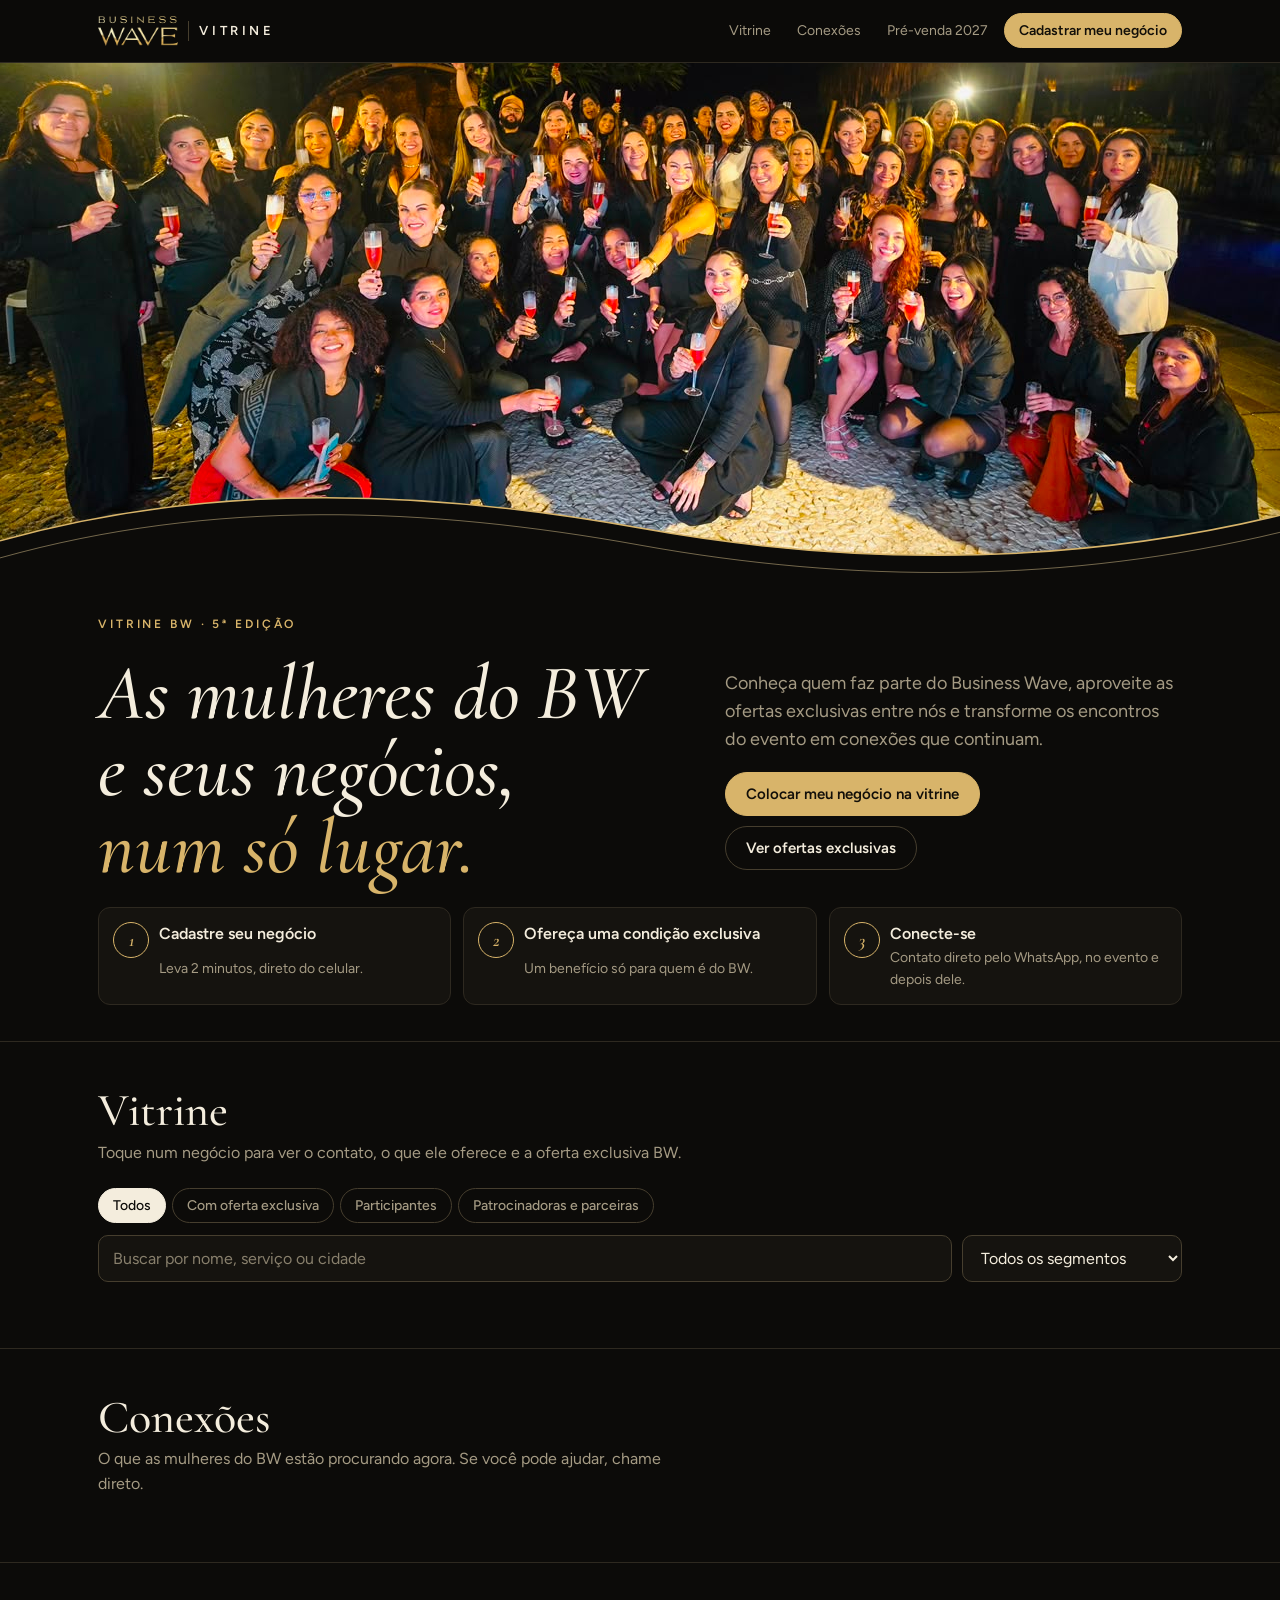
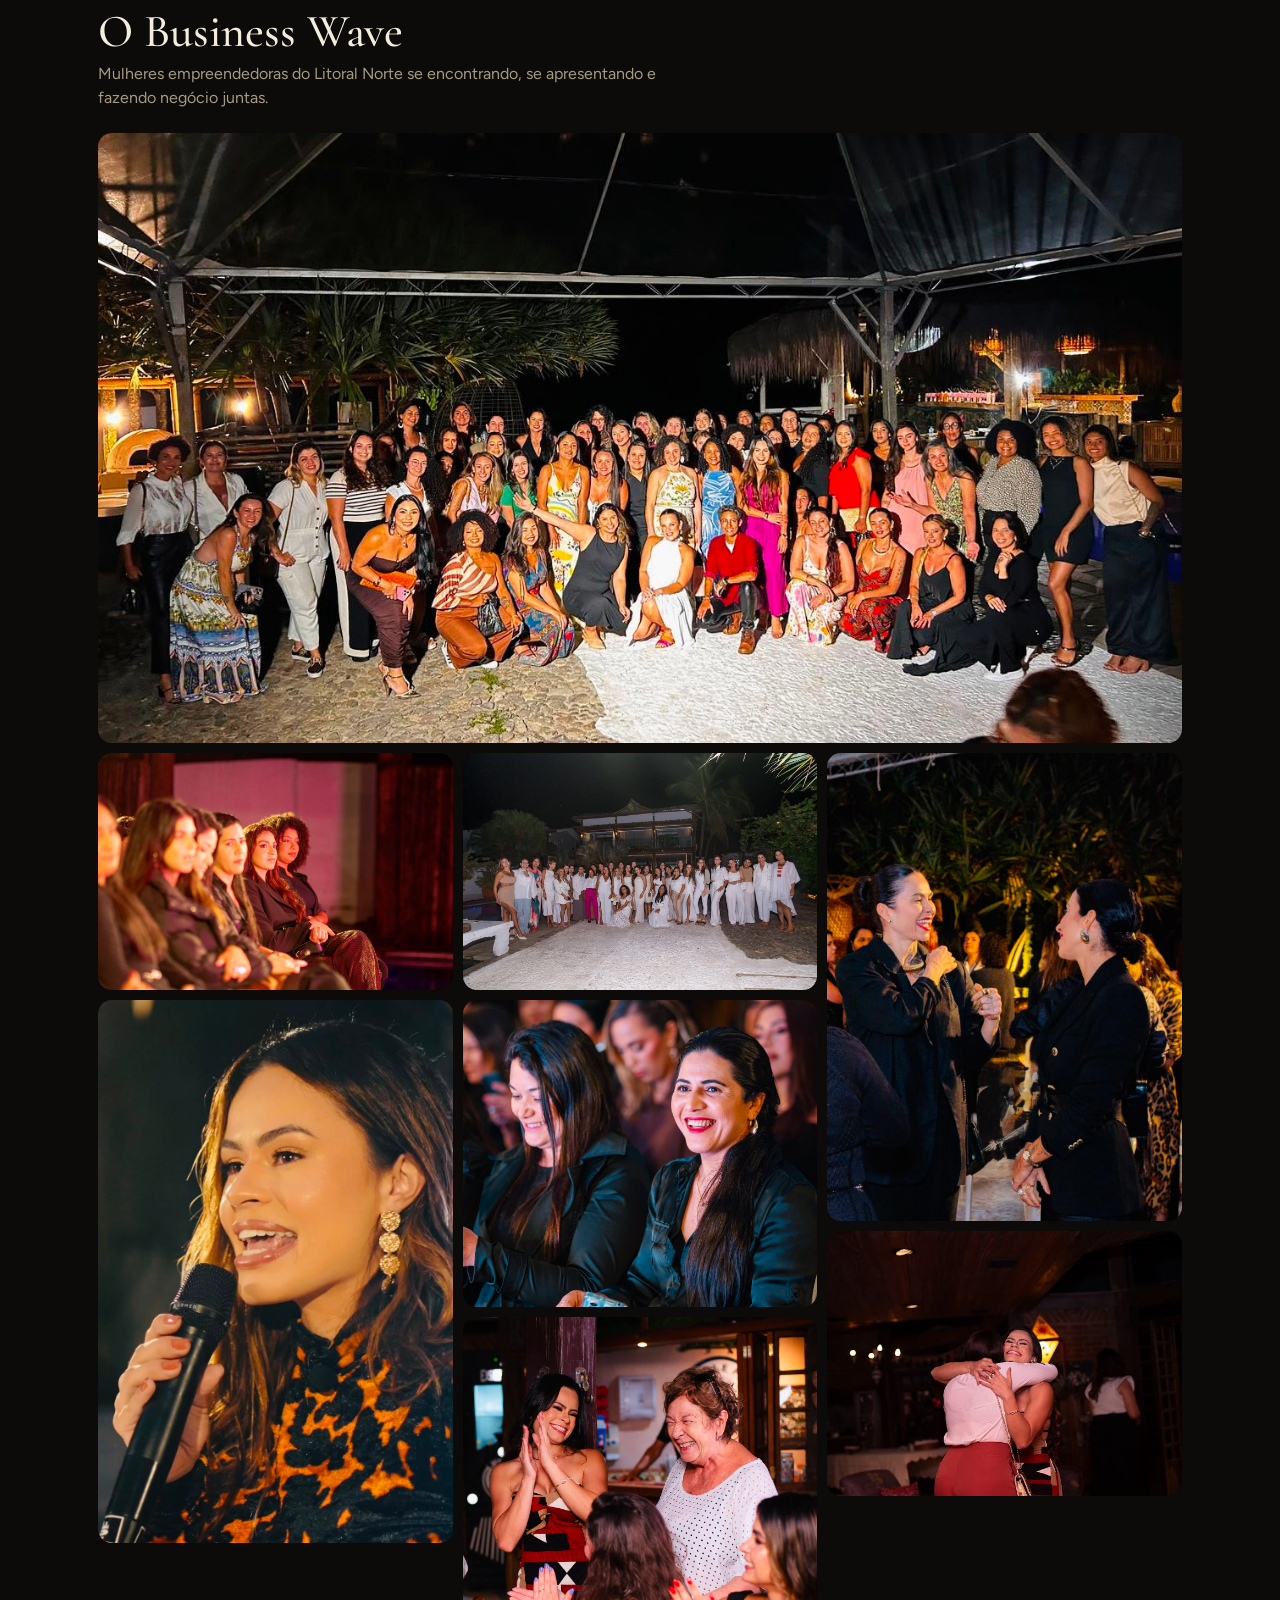
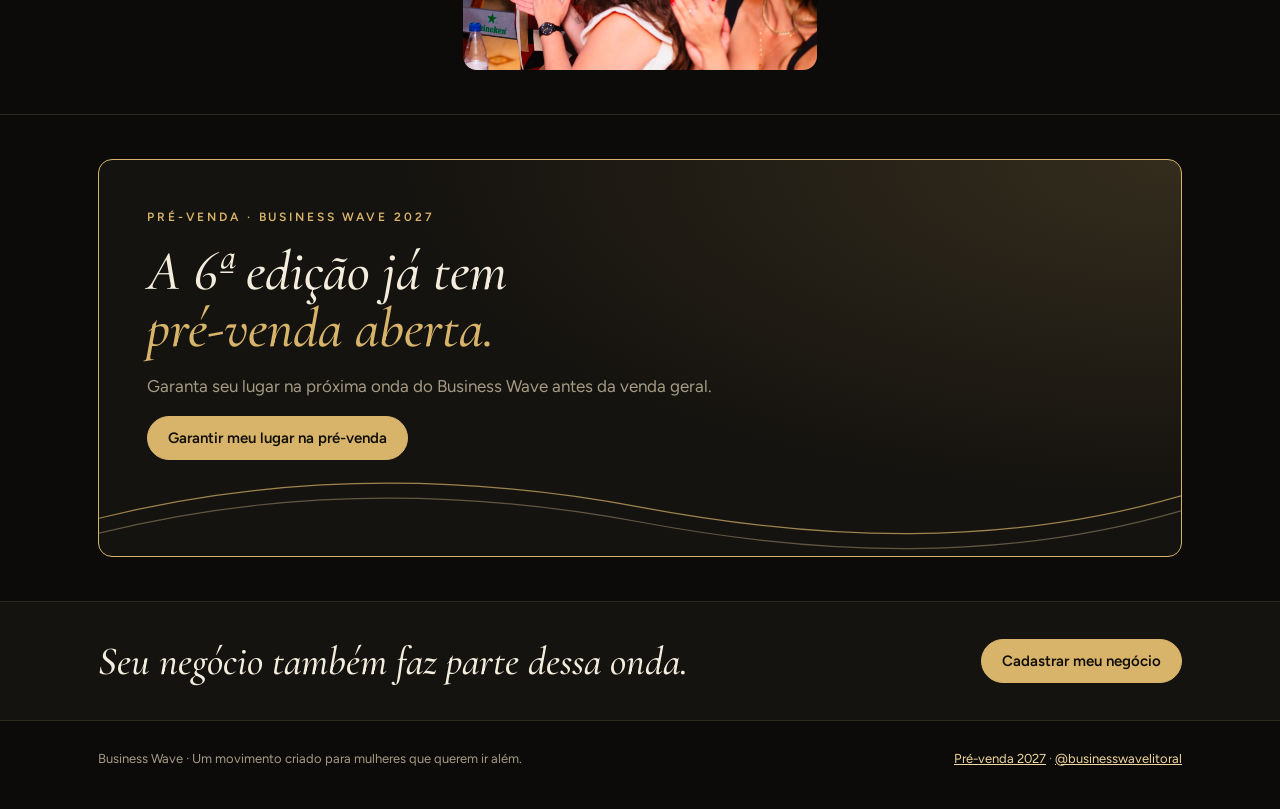
==== commit 5e34228e: "Seção da pré-venda da 6ª edição (2027) Cartão dourado com o fio em onda do topo, depois da galeria, " ====
--- a/index.html
+++ b/index.html
@@ -17,7 +17,7 @@
 <meta name="theme-color" content="#0c0b09">
 <link rel="preconnect" href="https://fonts.googleapis.com"><link rel="preconnect" href="https://fonts.gstatic.com" crossorigin>
 <link rel="stylesheet" href="https://fonts.googleapis.com/css2?family=Cormorant+Garamond:ital,wght@0,500;0,600;1,500;1,600&family=Figtree:wght@400;500;600;700&display=swap">
-<link rel="stylesheet" href="assets/style.css?v=20261016f">
+<link rel="stylesheet" href="assets/style.css?v=20261016g">
 </head>
 <body>
 <header class="top">
@@ -26,6 +26,7 @@
     <nav>
       <a class="lk" href="#vitrine">Vitrine</a>
       <a class="lk" href="#conexoes">Conexões</a>
+      <a class="lk" href="#prevenda">Pré-venda 2027</a>
       <a class="btn sm" href="cadastro.html">Cadastrar meu negócio</a>
     </nav>
   </div>
@@ -48,7 +49,6 @@
           <a class="btn" href="cadastro.html">Colocar meu negócio na vitrine</a>
           <a class="btn ghost" href="#vitrine" id="verOfertas">Ver ofertas exclusivas</a>
         </div>
-        <p class="mini-offer" style="margin:0"><b>Presente Maresias Tour</b>As 20 primeiras participantes do evento que resgatarem ganham um passeio de lancha. O resgate é no seu painel, depois do cadastro.</p>
       </div>
     </div>
     <div class="wrap">
@@ -120,6 +120,18 @@
     </div>
   </section>
 
+  <section class="blk" id="prevenda" style="border-top:1px solid var(--line)">
+    <div class="wrap">
+      <div class="prevenda-card">
+        <div class="eyebrow">Pré-venda · Business Wave 2027</div>
+        <h2>A 6ª edição já tem <em>pré-venda aberta.</em></h2>
+        <p>Garanta seu lugar na próxima onda do Business Wave antes da venda geral.</p>
+        <div class="acts"><a class="btn" href="https://businesswave.com.br/pre-venda-business-wave-2027/?utm_source=vitrine-bw&amp;utm_medium=site&amp;utm_campaign=prevenda-2027&amp;utm_content=secao" target="_blank" rel="noopener">Garantir meu lugar na pré-venda</a></div>
+        <svg class="prevenda-onda" viewBox="0 0 1440 120" preserveAspectRatio="none" aria-hidden="true"><path d="M0 70 C240 10 480 10 720 55 S1200 110 1440 40"/><path class="eco" d="M0 90 C240 30 480 30 720 75 S1200 130 1440 60"/></svg>
+      </div>
+    </div>
+  </section>
+
   <section class="band">
     <div class="wrap">
       <h2>Seu negócio também faz parte dessa onda.</h2>
@@ -133,14 +145,14 @@
 <footer>
   <div class="wrap">
     <span>Business Wave · Um movimento criado para mulheres que querem ir além.</span>
-    <span><a id="igFoot" href="#" target="_blank" rel="noopener">@businesswavelitoral</a></span>
+    <span><a href="https://businesswave.com.br/pre-venda-business-wave-2027/?utm_source=vitrine-bw&amp;utm_medium=site&amp;utm_campaign=prevenda-2027&amp;utm_content=rodape" target="_blank" rel="noopener">Pré-venda 2027</a> · <a id="igFoot" href="#" target="_blank" rel="noopener">@businesswavelitoral</a></span>
   </div>
 </footer>
 
 <dialog id="dlg" aria-labelledby="dName"><div class="dlg" id="dBody"></div></dialog>
 
 <script src="assets/supabase.js"></script>
-<script src="assets/config.js?v=20261016a"></script>
+<script src="assets/config.js?v=20261015b"></script>
 <script src="assets/bw.js?v=20261016a"></script>
 <script>
 (async function () {
--- a/assets/style.css
+++ b/assets/style.css
@@ -230,8 +230,11 @@
 .galeria .destaque{column-span:all}
 .galeria img{display:block;width:100%;height:auto}
 
-/* presente no painel da participante */
-.presente{display:grid;gap:12px;padding:18px;border:1px solid var(--gold);border-radius:var(--r);background:color-mix(in srgb,var(--gold) 8%,transparent)}
-.presente h2{font-size:clamp(26px,5vw,34px);line-height:1.1}
-.presente .cod{display:block;font:600 clamp(26px,7vw,36px)/1.1 ui-monospace,Menlo,monospace;letter-spacing:.08em;color:var(--gold-2);background:var(--surface-2);padding:12px 14px;border-radius:10px;text-align:center;user-select:all}
-.presente .regras{margin:0;padding-left:18px;color:var(--muted);font-size:14px;display:grid;gap:4px}
+/* pre-venda da proxima edicao: cartao dourado com o mesmo fio em onda do topo */
+.prevenda-card{position:relative;overflow:hidden;display:grid;gap:16px;justify-items:start;padding:clamp(24px,5vw,48px) clamp(22px,5vw,48px) clamp(64px,9vw,96px);border:1px solid var(--gold);border-radius:var(--r);background:radial-gradient(120% 140% at 100% 0%,color-mix(in srgb,var(--gold) 16%,transparent),transparent 60%),var(--surface)}
+.prevenda-card h2{font-style:italic;font-size:clamp(34px,6vw,56px);line-height:1.02;max-width:16ch}
+.prevenda-card h2 em{color:var(--gold)}
+.prevenda-card p{margin:0;color:var(--muted);max-width:52ch;font-size:17px}
+.prevenda-onda{position:absolute;left:0;bottom:0;width:100%;height:clamp(50px,7vw,90px);pointer-events:none}
+.prevenda-onda path{fill:none;stroke:var(--gold);stroke-width:1.2;vector-effect:non-scaling-stroke;opacity:.7}
+.prevenda-onda .eco{stroke:var(--gold-2);opacity:.35}
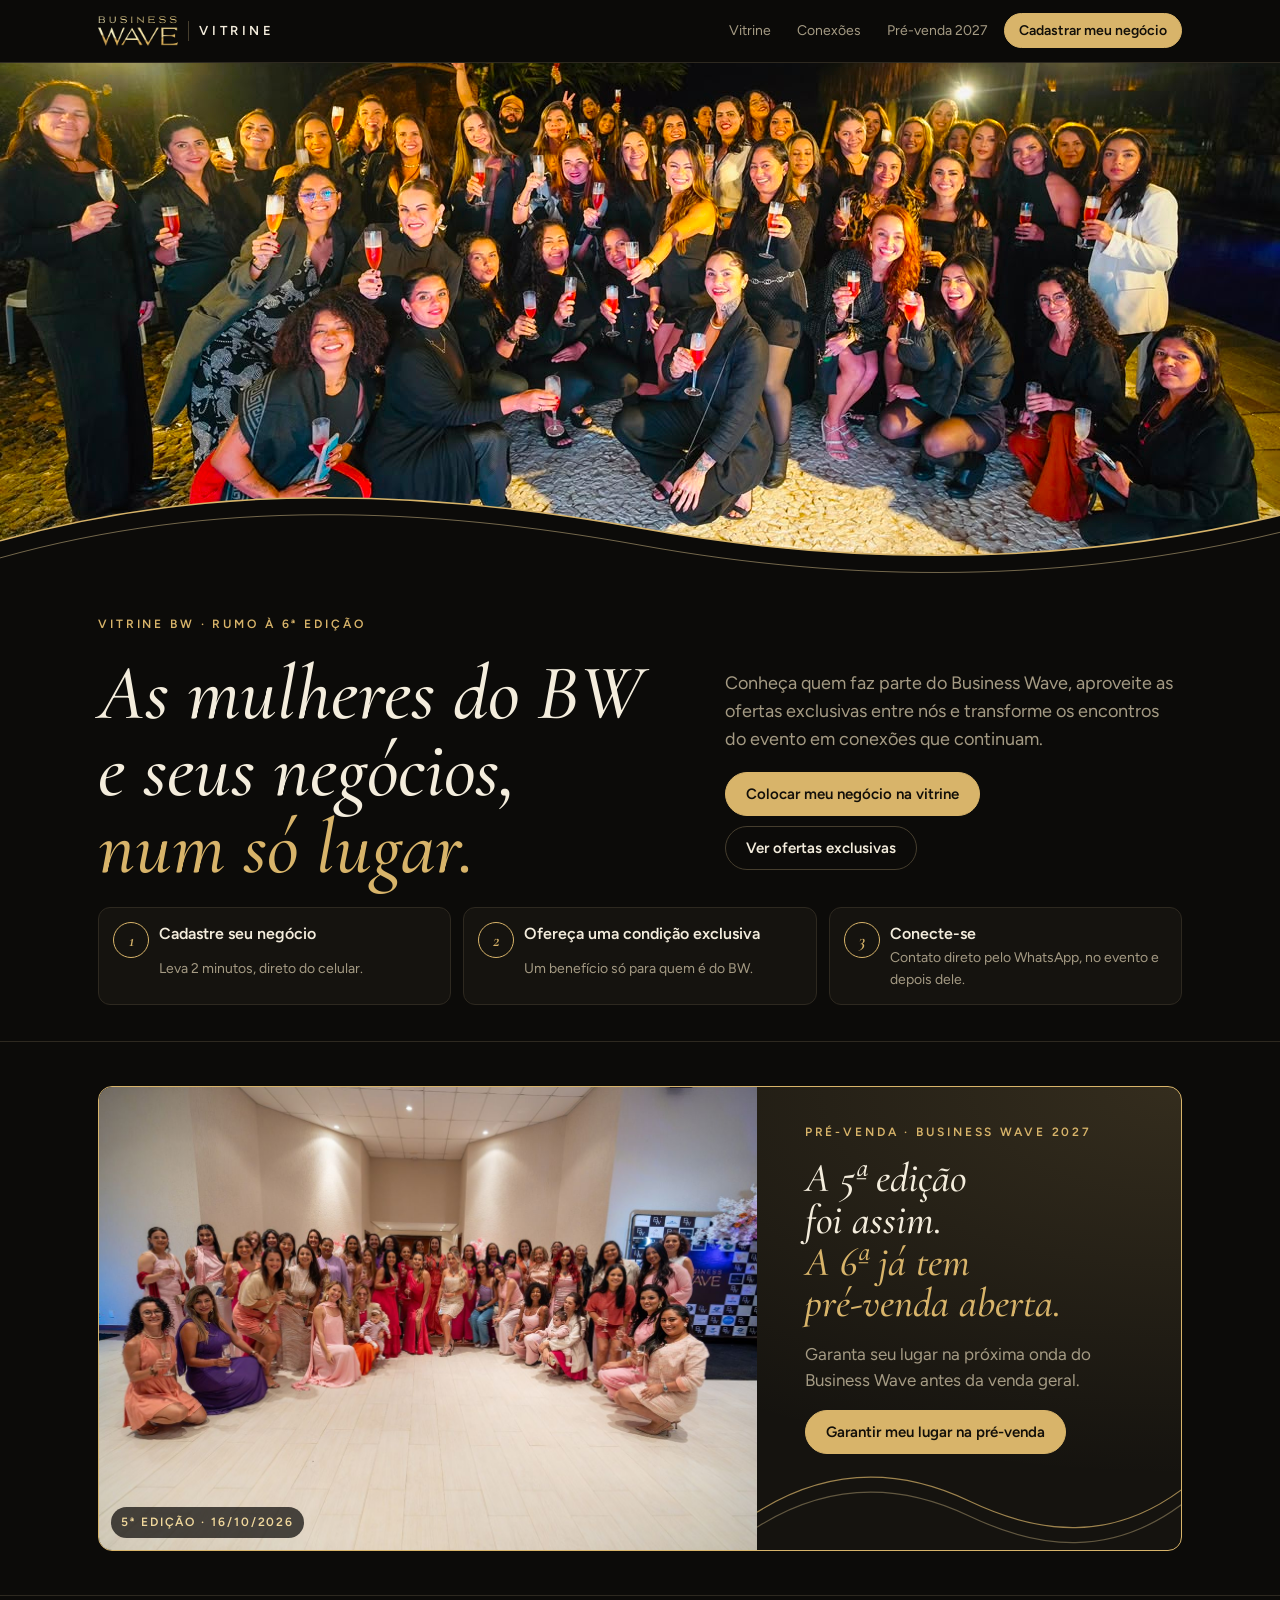
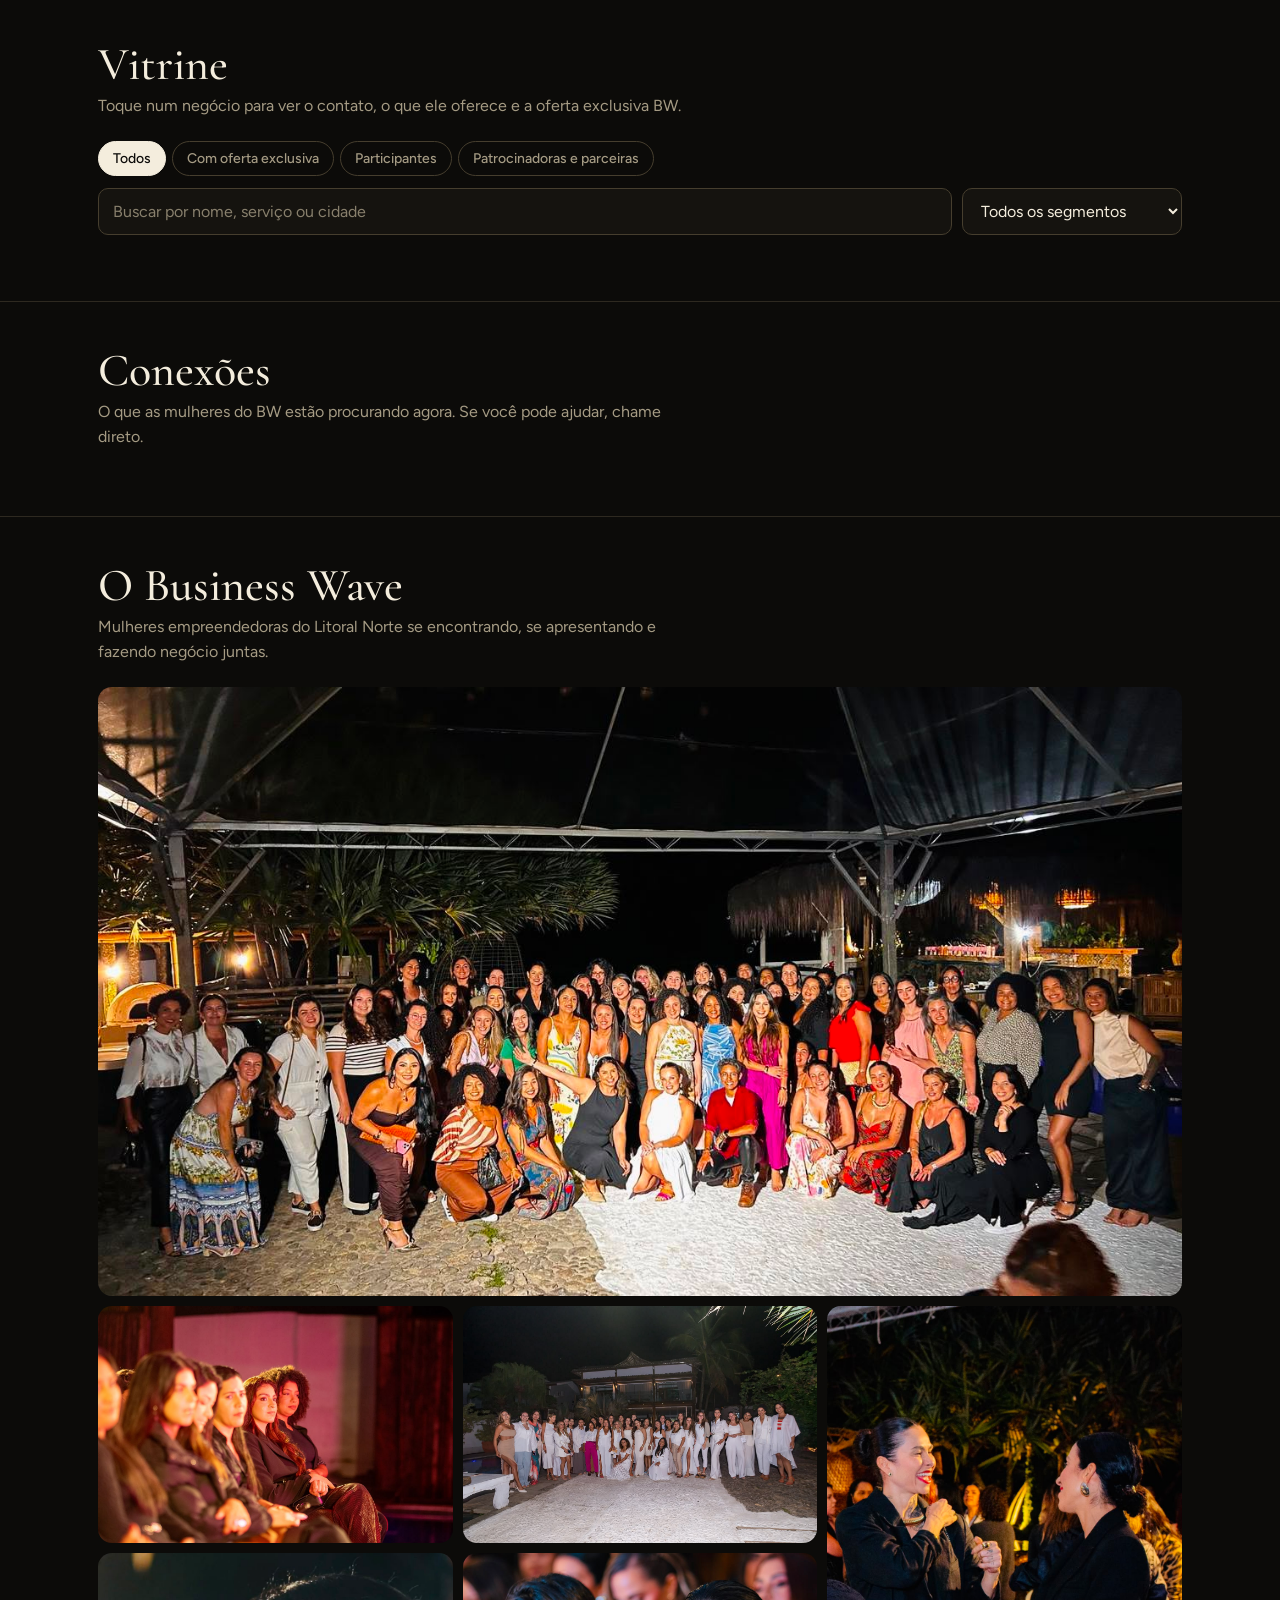
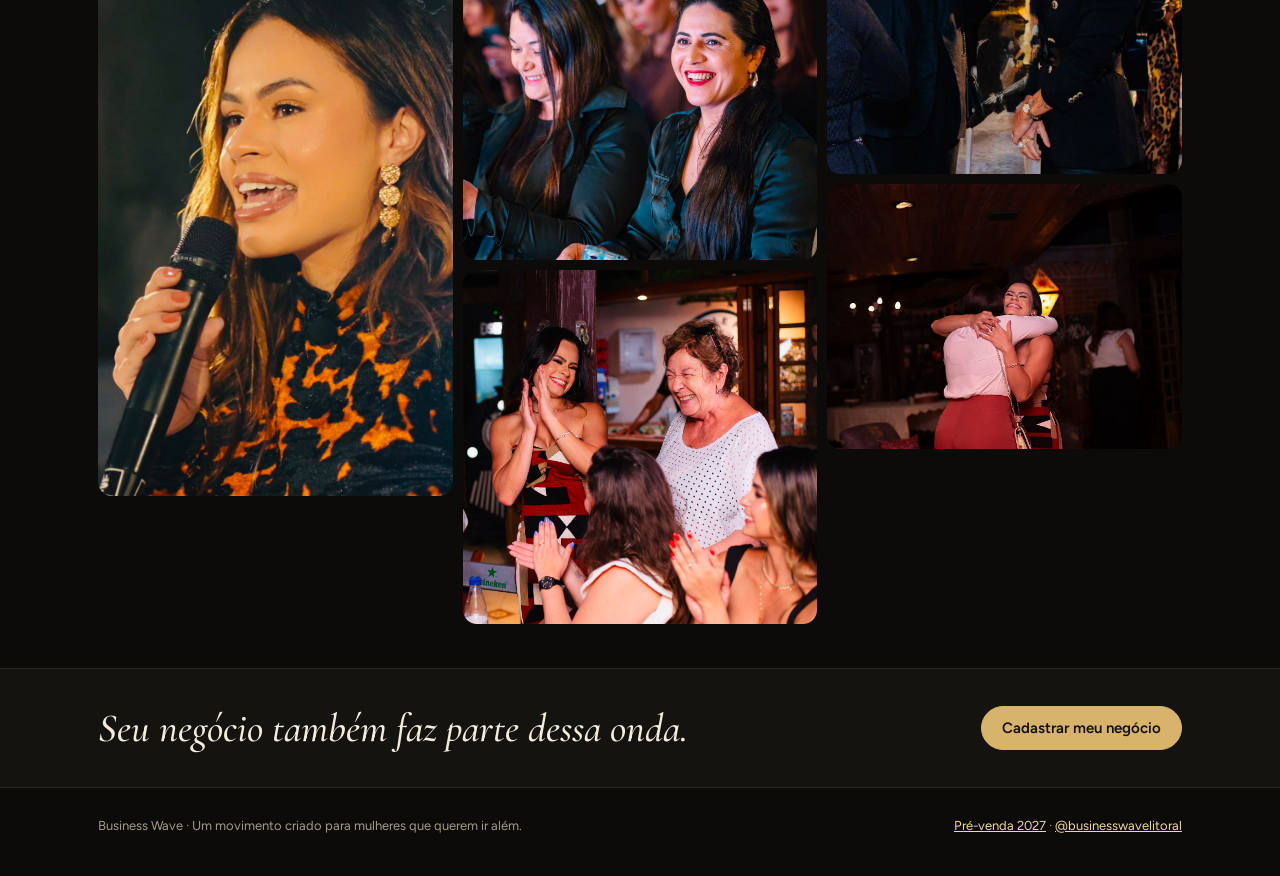
==== commit f933ec28: "Destaque para a 6ª edição, com a foto da 5ª A 5ª edição passou: a pré-venda da 6ª sobe para logo dep" ====
--- a/index.html
+++ b/index.html
@@ -17,7 +17,7 @@
 <meta name="theme-color" content="#0c0b09">
 <link rel="preconnect" href="https://fonts.googleapis.com"><link rel="preconnect" href="https://fonts.gstatic.com" crossorigin>
 <link rel="stylesheet" href="https://fonts.googleapis.com/css2?family=Cormorant+Garamond:ital,wght@0,500;0,600;1,500;1,600&family=Figtree:wght@400;500;600;700&display=swap">
-<link rel="stylesheet" href="assets/style.css?v=20261016g">
+<link rel="stylesheet" href="assets/style.css?v=20261017a">
 </head>
 <body>
 <header class="top">
@@ -41,7 +41,7 @@
           <svg class="onda-fio" viewBox="0 0 1440 600" preserveAspectRatio="none" aria-hidden="true"><path d="M1440 530 C1200 590 960 590 720 545 S240 490 0 560"/><path class="eco" d="M1440 550 C1200 610 960 610 720 565 S240 510 0 580"/></svg>
         </div>
       </figure>
-      <div class="eyebrow">Vitrine BW · <span id="edicao">5ª edição</span></div>
+      <div class="eyebrow">Vitrine BW · rumo à 6ª edição</div>
       <h1>As mulheres do BW e seus negócios, <em>num só lugar.</em></h1>
       <div class="hero-lado">
         <p class="lede">Conheça quem faz parte do Business Wave, aproveite as ofertas exclusivas entre nós e transforme os encontros do evento em conexões que continuam.</p>
@@ -60,7 +60,27 @@
     </div>
   </section>
 
-  <section class="blk" id="vitrine">
+  <!-- A 5a edicao ja passou: a pre-venda da 6a sobe para logo depois do topo, com a foto
+       da 5a vendendo a proxima. Sem preco, data nem lote: a pagina da pre-venda e' a fonte. -->
+  <section class="blk" id="prevenda">
+    <div class="wrap">
+      <div class="prevenda-card">
+        <figure class="prevenda-foto">
+          <img src="assets/fotos/bw-5a-edicao.jpg" width="1400" height="933" alt="Participantes da 5ª edição do Business Wave reunidas para a foto em grupo, em tons de rosa, brindando juntas">
+          <figcaption>5ª edição · 16/10/2026</figcaption>
+        </figure>
+        <div class="prevenda-texto">
+          <div class="eyebrow">Pré-venda · Business Wave 2027</div>
+          <h2>A 5ª edição foi assim. <em>A 6ª já tem <span class="nw">pré-venda</span> aberta.</em></h2>
+          <p>Garanta seu lugar na próxima onda do Business Wave antes da venda geral.</p>
+          <div class="acts"><a class="btn" href="https://businesswave.com.br/pre-venda-business-wave-2027/?utm_source=vitrine-bw&amp;utm_medium=site&amp;utm_campaign=prevenda-2027&amp;utm_content=secao" target="_blank" rel="noopener">Garantir meu lugar na pré-venda</a></div>
+          <svg class="prevenda-onda" viewBox="0 0 1440 120" preserveAspectRatio="none" aria-hidden="true"><path d="M0 70 C240 10 480 10 720 55 S1200 110 1440 40"/><path class="eco" d="M0 90 C240 30 480 30 720 75 S1200 130 1440 60"/></svg>
+        </div>
+      </div>
+    </div>
+  </section>
+
+  <section class="blk" id="vitrine" style="border-top:1px solid var(--line)">
     <div class="wrap">
       <div class="sec-head">
         <div>
@@ -120,18 +140,6 @@
     </div>
   </section>
 
-  <section class="blk" id="prevenda" style="border-top:1px solid var(--line)">
-    <div class="wrap">
-      <div class="prevenda-card">
-        <div class="eyebrow">Pré-venda · Business Wave 2027</div>
-        <h2>A 6ª edição já tem <em>pré-venda aberta.</em></h2>
-        <p>Garanta seu lugar na próxima onda do Business Wave antes da venda geral.</p>
-        <div class="acts"><a class="btn" href="https://businesswave.com.br/pre-venda-business-wave-2027/?utm_source=vitrine-bw&amp;utm_medium=site&amp;utm_campaign=prevenda-2027&amp;utm_content=secao" target="_blank" rel="noopener">Garantir meu lugar na pré-venda</a></div>
-        <svg class="prevenda-onda" viewBox="0 0 1440 120" preserveAspectRatio="none" aria-hidden="true"><path d="M0 70 C240 10 480 10 720 55 S1200 110 1440 40"/><path class="eco" d="M0 90 C240 30 480 30 720 75 S1200 130 1440 60"/></svg>
-      </div>
-    </div>
-  </section>
-
   <section class="band">
     <div class="wrap">
       <h2>Seu negócio também faz parte dessa onda.</h2>
@@ -153,13 +161,12 @@
 
 <script src="assets/supabase.js"></script>
 <script src="assets/config.js?v=20261015b"></script>
-<script src="assets/bw.js?v=20261016a"></script>
+<script src="assets/bw.js?v=20261016b"></script>
 <script>
 (async function () {
   const { C, esc, logoHTML, waLink, ig, safeUrl, SEGMENTOS } = BW;
   const $ = s => document.querySelector(s);
 
-  $("#edicao").textContent = C.EVENTO.edicao;
   $("#igFoot").href = "https://instagram.com/" + C.INSTAGRAM;
 
   const segSel = $("#seg");
@@ -216,12 +223,14 @@
   function abrir(id) {
     const p = todos.find(x => String(x.id) === String(id)); if (!p) return;
     const wa = waLink(p.whatsapp, `Oi, ${p.responsavel}! Te encontrei na Vitrine do Business Wave.`);
-    const waOferta = p.oferta_bw ? waLink(p.whatsapp, `Oi, ${p.responsavel}! Sou do Business Wave e quero aproveitar a oferta exclusiva: ${p.oferta_bw}`) : "";
+    // Oferta com pagina propria (loja, agenda, pagina de vendas) leva para la'; sem link, abre o WhatsApp.
+    const destinoOferta = !p.oferta_bw ? "" : p.oferta_link ? safeUrl(p.oferta_link)
+      : waLink(p.whatsapp, `Oi, ${p.responsavel}! Sou do Business Wave e quero aproveitar a oferta exclusiva: ${p.oferta_bw}`);
     const insta = ig(p.instagram);
     $("#dBody").innerHTML = `
       <button class="x" type="button" aria-label="Fechar" data-close>×</button>
       <div class="dlg-head">${logoHTML(p)}<div><div class="eyebrow">${esc(TIPO_LABEL[p.tipo])} · ${esc(p.segmento)}</div><h2 id="dName">${esc(p.nome_negocio)}</h2><div class="meta">${esc(p.responsavel)}${p.cidade ? " · " + esc(p.cidade) : ""}</div></div></div>
-      ${p.oferta_bw ? `<div class="offer"><b>Oferta exclusiva BW</b><p>${esc(p.oferta_bw)}</p>${waOferta ? `<a class="btn sm" style="margin-top:10px" href="${esc(waOferta)}" target="_blank" rel="noopener">Quero essa oferta</a>` : ""}</div>` : ""}
+      ${p.oferta_bw ? `<div class="offer"><b>Oferta exclusiva BW</b><p>${esc(p.oferta_bw)}</p>${destinoOferta ? `<a class="btn sm" style="margin-top:10px" href="${esc(destinoOferta)}" target="_blank" rel="noopener">Quero essa oferta</a>` : ""}</div>` : ""}
       ${p.descricao ? `<p style="margin:0">${esc(p.descricao)}</p>` : ""}
       ${p.ofereco ? `<div class="kv" style="grid-template-columns:1fr"><div><small>Ofereço</small>${esc(p.ofereco)}</div></div>` : ""}
       <div class="acts">
--- a/assets/style.css
+++ b/assets/style.css
@@ -231,10 +231,23 @@
 .galeria img{display:block;width:100%;height:auto}
 
 /* pre-venda da proxima edicao: cartao dourado com o mesmo fio em onda do topo */
-.prevenda-card{position:relative;overflow:hidden;display:grid;gap:16px;justify-items:start;padding:clamp(24px,5vw,48px) clamp(22px,5vw,48px) clamp(64px,9vw,96px);border:1px solid var(--gold);border-radius:var(--r);background:radial-gradient(120% 140% at 100% 0%,color-mix(in srgb,var(--gold) 16%,transparent),transparent 60%),var(--surface)}
-.prevenda-card h2{font-style:italic;font-size:clamp(34px,6vw,56px);line-height:1.02;max-width:16ch}
-.prevenda-card h2 em{color:var(--gold)}
-.prevenda-card p{margin:0;color:var(--muted);max-width:52ch;font-size:17px}
+.prevenda-card{display:grid;overflow:hidden;border:1px solid var(--gold);border-radius:var(--r);background:radial-gradient(120% 140% at 100% 0%,color-mix(in srgb,var(--gold) 16%,transparent),transparent 60%),var(--surface)}
+.prevenda-foto{position:relative;margin:0}
+.prevenda-foto img{display:block;width:100%;height:100%;aspect-ratio:3/2;object-fit:cover}
+.prevenda-foto figcaption{position:absolute;left:12px;bottom:12px;padding:6px 10px;border-radius:999px;background:rgb(12 11 9 / .72);color:var(--gold-2);font-size:12px;letter-spacing:.16em;text-transform:uppercase;font-weight:600}
+.prevenda-texto{position:relative;display:grid;gap:16px;justify-items:start;align-content:center;padding:clamp(24px,5vw,48px) clamp(22px,5vw,48px) clamp(64px,9vw,96px)}
+.prevenda-texto h2{font-style:italic;font-size:clamp(34px,6vw,56px);line-height:1.02;max-width:16ch}
+.prevenda-texto h2 em{display:block;color:var(--gold)}
+.prevenda-texto p{margin:0;color:var(--muted);max-width:52ch;font-size:17px}
+.nw{white-space:nowrap}
+/* no computador a foto fica larga o bastante para manter quase o 3:2 dela: foto de grupo
+   cortada nas pontas deixa gente de fora */
+@media (min-width:1100px){
+  .prevenda-card{grid-template-columns:minmax(0,1.55fr) minmax(0,1fr)}
+  .prevenda-foto img{aspect-ratio:auto;object-position:50% 60%}
+  .prevenda-texto{padding-top:36px}
+  .prevenda-texto h2{font-size:clamp(34px,3.2vw,44px)}
+}
 .prevenda-onda{position:absolute;left:0;bottom:0;width:100%;height:clamp(50px,7vw,90px);pointer-events:none}
 .prevenda-onda path{fill:none;stroke:var(--gold);stroke-width:1.2;vector-effect:non-scaling-stroke;opacity:.7}
 .prevenda-onda .eco{stroke:var(--gold-2);opacity:.35}
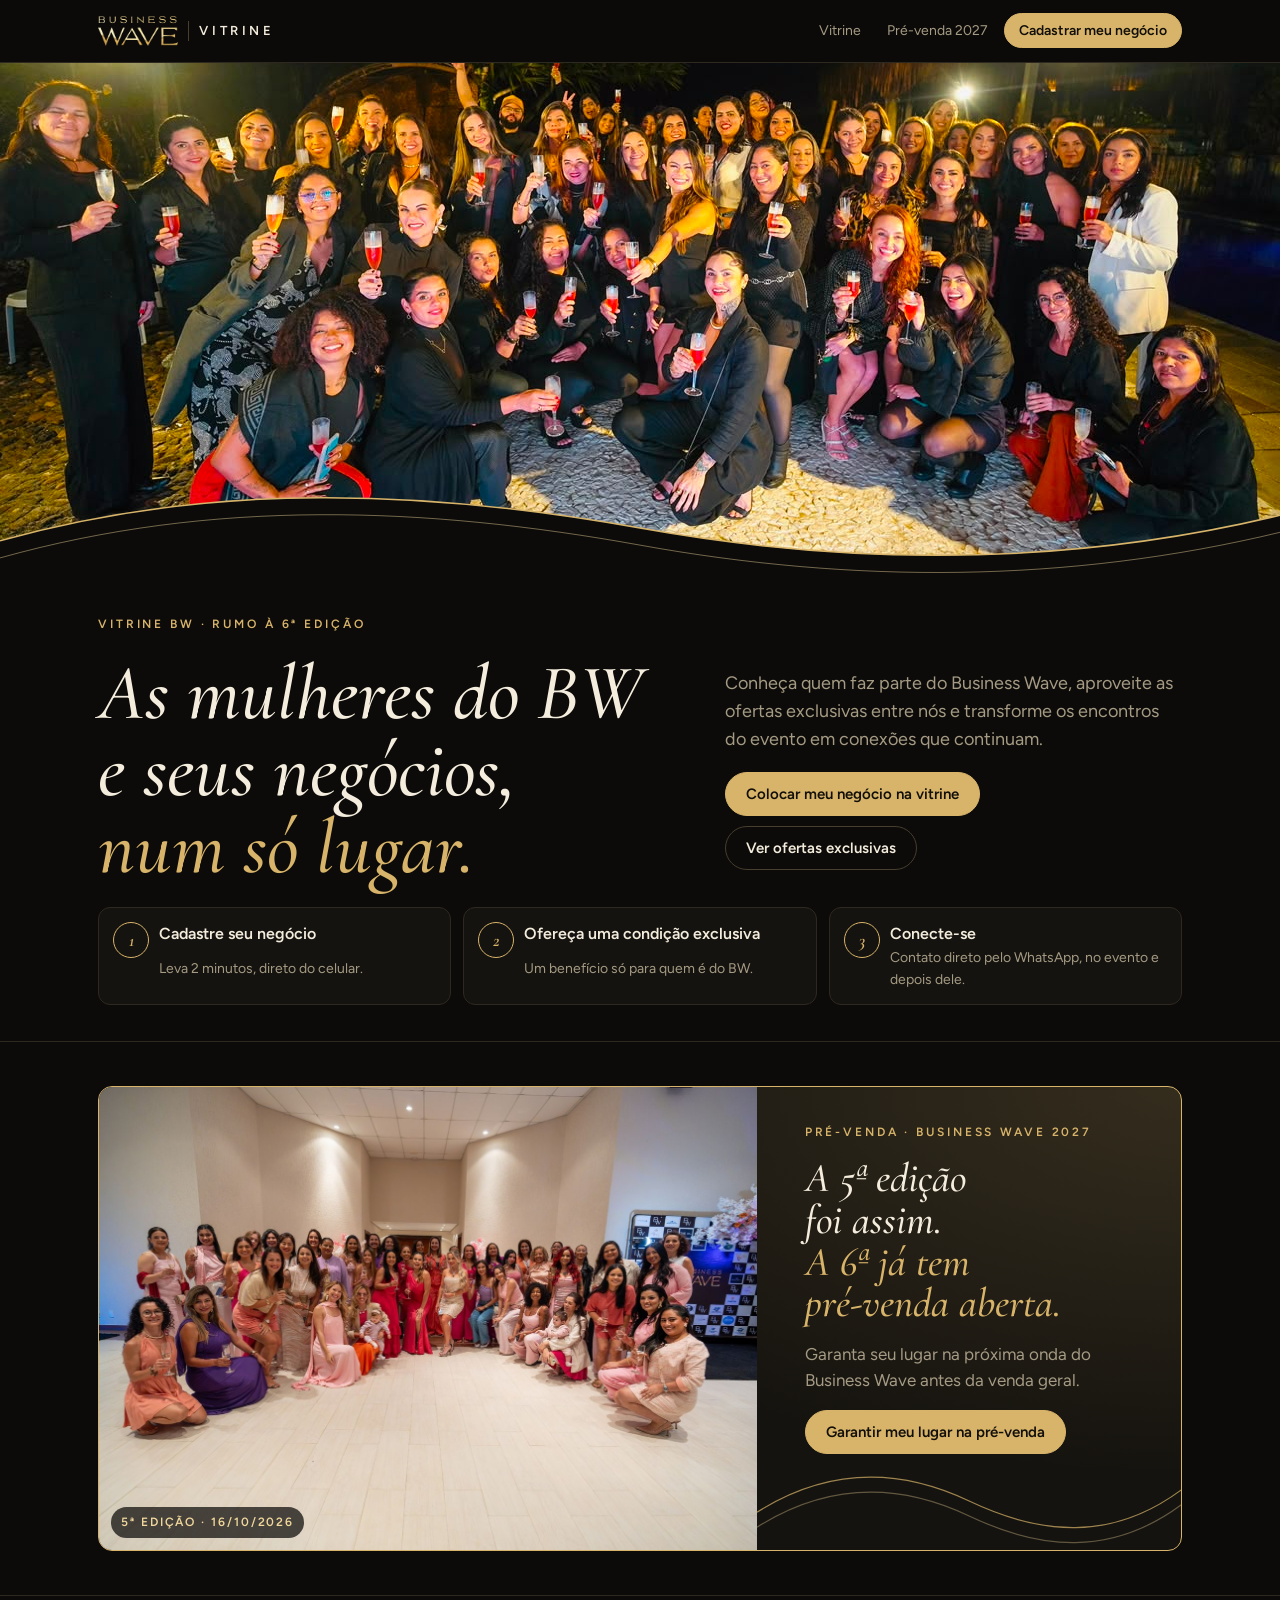
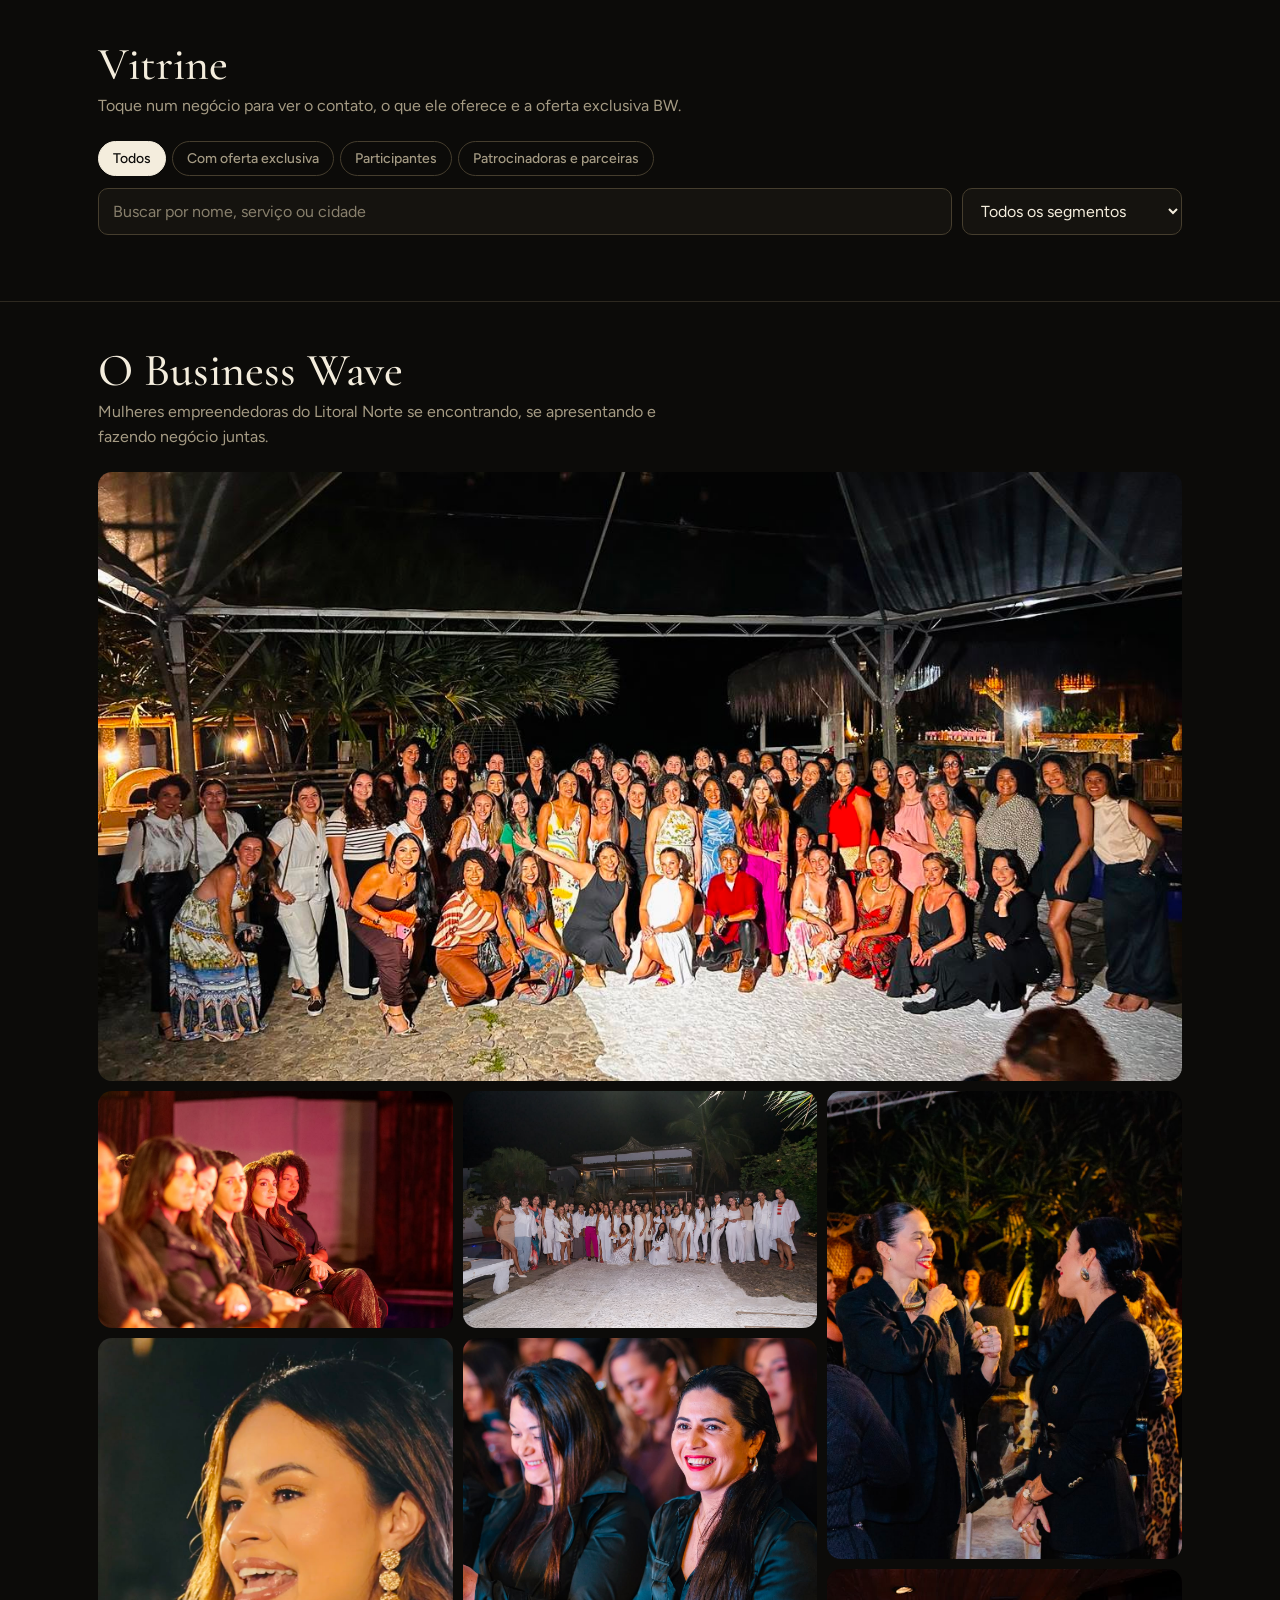
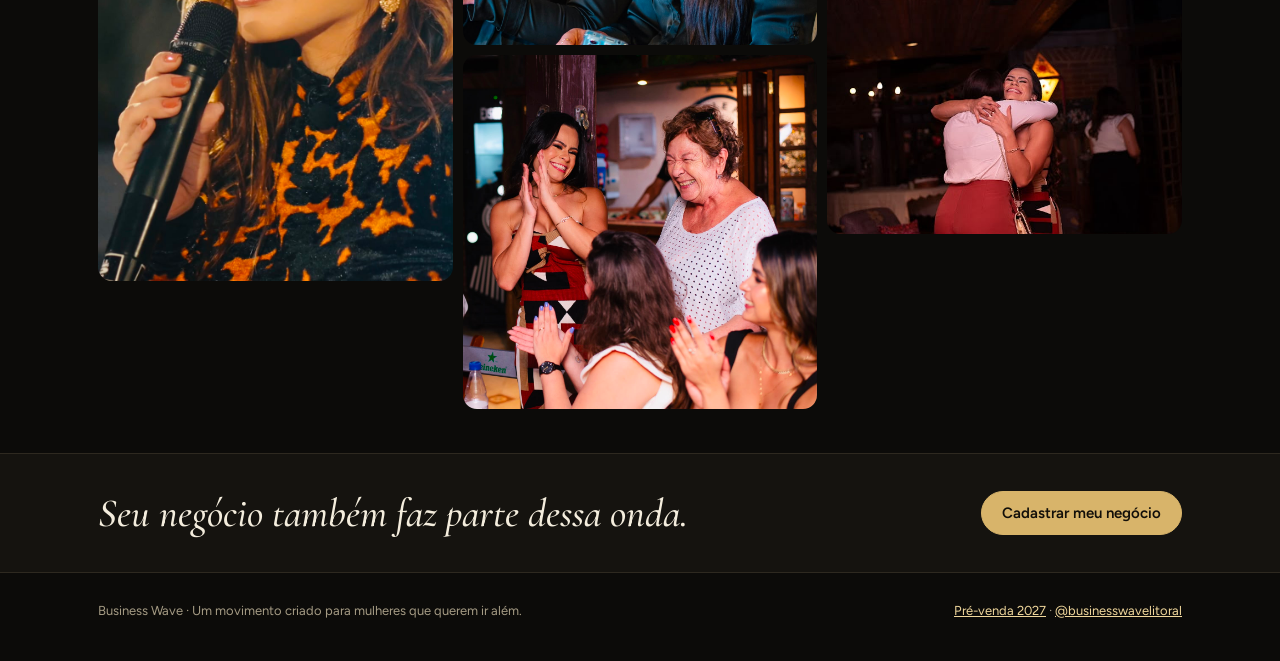
==== commit 05a7c94b: "Tira a seção Conexões da vitrine Das 28 participantes na vitrine, 19 preencheram o "Procuro" e todas" ====
--- a/index.html
+++ b/index.html
@@ -17,7 +17,7 @@
 <meta name="theme-color" content="#0c0b09">
 <link rel="preconnect" href="https://fonts.googleapis.com"><link rel="preconnect" href="https://fonts.gstatic.com" crossorigin>
 <link rel="stylesheet" href="https://fonts.googleapis.com/css2?family=Cormorant+Garamond:ital,wght@0,500;0,600;1,500;1,600&family=Figtree:wght@400;500;600;700&display=swap">
-<link rel="stylesheet" href="assets/style.css?v=20261017a">
+<link rel="stylesheet" href="assets/style.css?v=20261017b">
 </head>
 <body>
 <header class="top">
@@ -25,7 +25,6 @@
     <a class="brand" href="./"><img class="brand-logo" src="assets/logo-bw.png" alt="Business Wave"><b>Vitrine</b></a>
     <nav>
       <a class="lk" href="#vitrine">Vitrine</a>
-      <a class="lk" href="#conexoes">Conexões</a>
       <a class="lk" href="#prevenda">Pré-venda 2027</a>
       <a class="btn sm" href="cadastro.html">Cadastrar meu negócio</a>
     </nav>
@@ -106,19 +105,6 @@
     </div>
   </section>
 
-  <section class="blk" id="conexoes" style="border-top:1px solid var(--line)">
-    <div class="wrap">
-      <div class="sec-head">
-        <div>
-          <h2>Conexões</h2>
-          <p>O que as mulheres do BW estão procurando agora. Se você pode ajudar, chame direto.</p>
-        </div>
-      </div>
-      <div class="asks" id="asks"></div>
-      <div class="empty" id="asksEmpty" hidden><b>Nenhum pedido ainda.</b>Ao se cadastrar, conte o que você procura: parcerias, serviços ou clientes.</div>
-    </div>
-  </section>
-
   <section class="blk" id="evento" style="border-top:1px solid var(--line)">
     <div class="wrap">
       <div class="sec-head">
@@ -161,7 +147,7 @@
 
 <script src="assets/supabase.js"></script>
 <script src="assets/config.js?v=20261015b"></script>
-<script src="assets/bw.js?v=20261016b"></script>
+<script src="assets/bw.js?v=20261017a"></script>
 <script>
 (async function () {
   const { C, esc, logoHTML, waLink, ig, safeUrl, SEGMENTOS } = BW;
@@ -191,7 +177,7 @@
       if (tipo === "participante" && p.tipo !== "participante") return false;
       if (tipo === "marcas" && p.tipo === "participante") return false;
       if (seg && p.segmento !== seg) return false;
-      if (termo && !BW.semAcento([p.nome_negocio, p.descricao, p.segmento, p.cidade, p.ofereco, p.preciso, p.responsavel, p.oferta_bw].join(" ")).includes(termo)) return false;
+      if (termo && !BW.semAcento([p.nome_negocio, p.descricao, p.segmento, p.cidade, p.ofereco, p.responsavel, p.oferta_bw].join(" ")).includes(termo)) return false;
       return true;
     });
   }
@@ -205,19 +191,6 @@
     if (!todos.length) { empty.hidden = false; empty.innerHTML = `<b>A vitrine está abrindo agora.</b>Os primeiros negócios aparecem aqui logo após a aprovação. <a href="cadastro.html">Cadastre o seu</a>.`; }
     else if (!lista.length) { empty.hidden = false; empty.innerHTML = `<b>Nada encontrado com esses filtros.</b>Tente outro segmento ou limpe a busca.`; }
     else empty.hidden = true;
-  }
-
-  function renderAsks() {
-    const pedidos = todos.filter(p => p.preciso);
-    $("#asks").innerHTML = pedidos.map(p => {
-      const wa = waLink(p.whatsapp, `Oi, ${p.responsavel}! Vi na Vitrine do Business Wave que você procura "${p.preciso}". Acho que posso ajudar.`);
-      return `<div class="ask">
-        <div class="ask-head">${logoHTML(p)}<div style="min-width:0"><b>${esc(p.responsavel)}</b><div class="meta">${esc(p.nome_negocio)}</div></div></div>
-        <p><span class="meta">Procura</span><br>${esc(p.preciso)}</p>
-        <div class="acts">${wa ? `<a class="btn sm" href="${esc(wa)}" target="_blank" rel="noopener">Posso ajudar</a>` : ""}<button class="btn sm ghost" type="button" data-perfil="${esc(p.id)}">Ver perfil</button></div>
-      </div>`;
-    }).join("");
-    $("#asksEmpty").hidden = pedidos.length > 0;
   }
 
   function abrir(id) {
@@ -257,7 +230,6 @@
     $("#dlg").showModal();
   }
   $("#grid").addEventListener("click", e => { const c = e.target.closest(".card"); if (c) abrir(c.dataset.id); });
-  $("#asks").addEventListener("click", e => { const b = e.target.closest("[data-perfil]"); if (b) abrir(b.dataset.perfil); });
   $("#dlg").addEventListener("click", e => { if (e.target.closest("[data-close]") || e.target === e.currentTarget) e.currentTarget.close(); });
   $("#dlg").addEventListener("close", () => { aguardando = null; history.replaceState(null, "", location.pathname + "#vitrine"); });
 
@@ -272,7 +244,7 @@
 
   try { todos = await BW.listarVitrine(); }
   catch (e) { console.error(e); $("#empty").hidden = false; $("#empty").innerHTML = "<b>Não deu para carregar a vitrine agora.</b>Atualize a página em alguns segundos."; }
-  render(); renderAsks();
+  render();
   const m = location.hash.match(/^#perfil-(.+)$/);
   if (m) { if (todos.some(x => String(x.id) === m[1])) abrir(m[1]); else avisoPerfil(m[1]); }
 
@@ -282,7 +254,7 @@
     if (document.hidden || ($("#dlg").open && !aguardando)) return;
     let novos; try { novos = await BW.listarVitrine(); } catch (_) { return; }
     if (JSON.stringify(novos) === JSON.stringify(todos)) return;
-    todos = novos; render(); renderAsks();
+    todos = novos; render();
     if (aguardando && todos.some(x => String(x.id) === aguardando)) { const id = aguardando; aguardando = null; abrir(id); }
   }
   setInterval(atualizar, 60000);
--- a/assets/style.css
+++ b/assets/style.css
@@ -180,11 +180,6 @@
 .mini-offer b{display:block;color:var(--gold-2);font-size:11px;letter-spacing:.16em;text-transform:uppercase;margin-bottom:2px}
 
 /* conexões */
-.asks{display:grid;grid-template-columns:repeat(auto-fill,minmax(260px,1fr));gap:12px}
-.ask{display:grid;gap:10px;background:var(--surface);border:1px solid var(--line);border-radius:var(--r);padding:16px}
-.ask-head{display:flex;gap:10px;align-items:center;min-width:0}
-.ask-head .logo{width:40px;height:40px;flex-basis:40px;font-size:18px}
-.ask p{margin:0}
 
 /* compartilhar perfil */
 .share{display:grid;gap:10px;padding:16px;border:1px solid var(--line-2);border-radius:12px;background:var(--surface)}
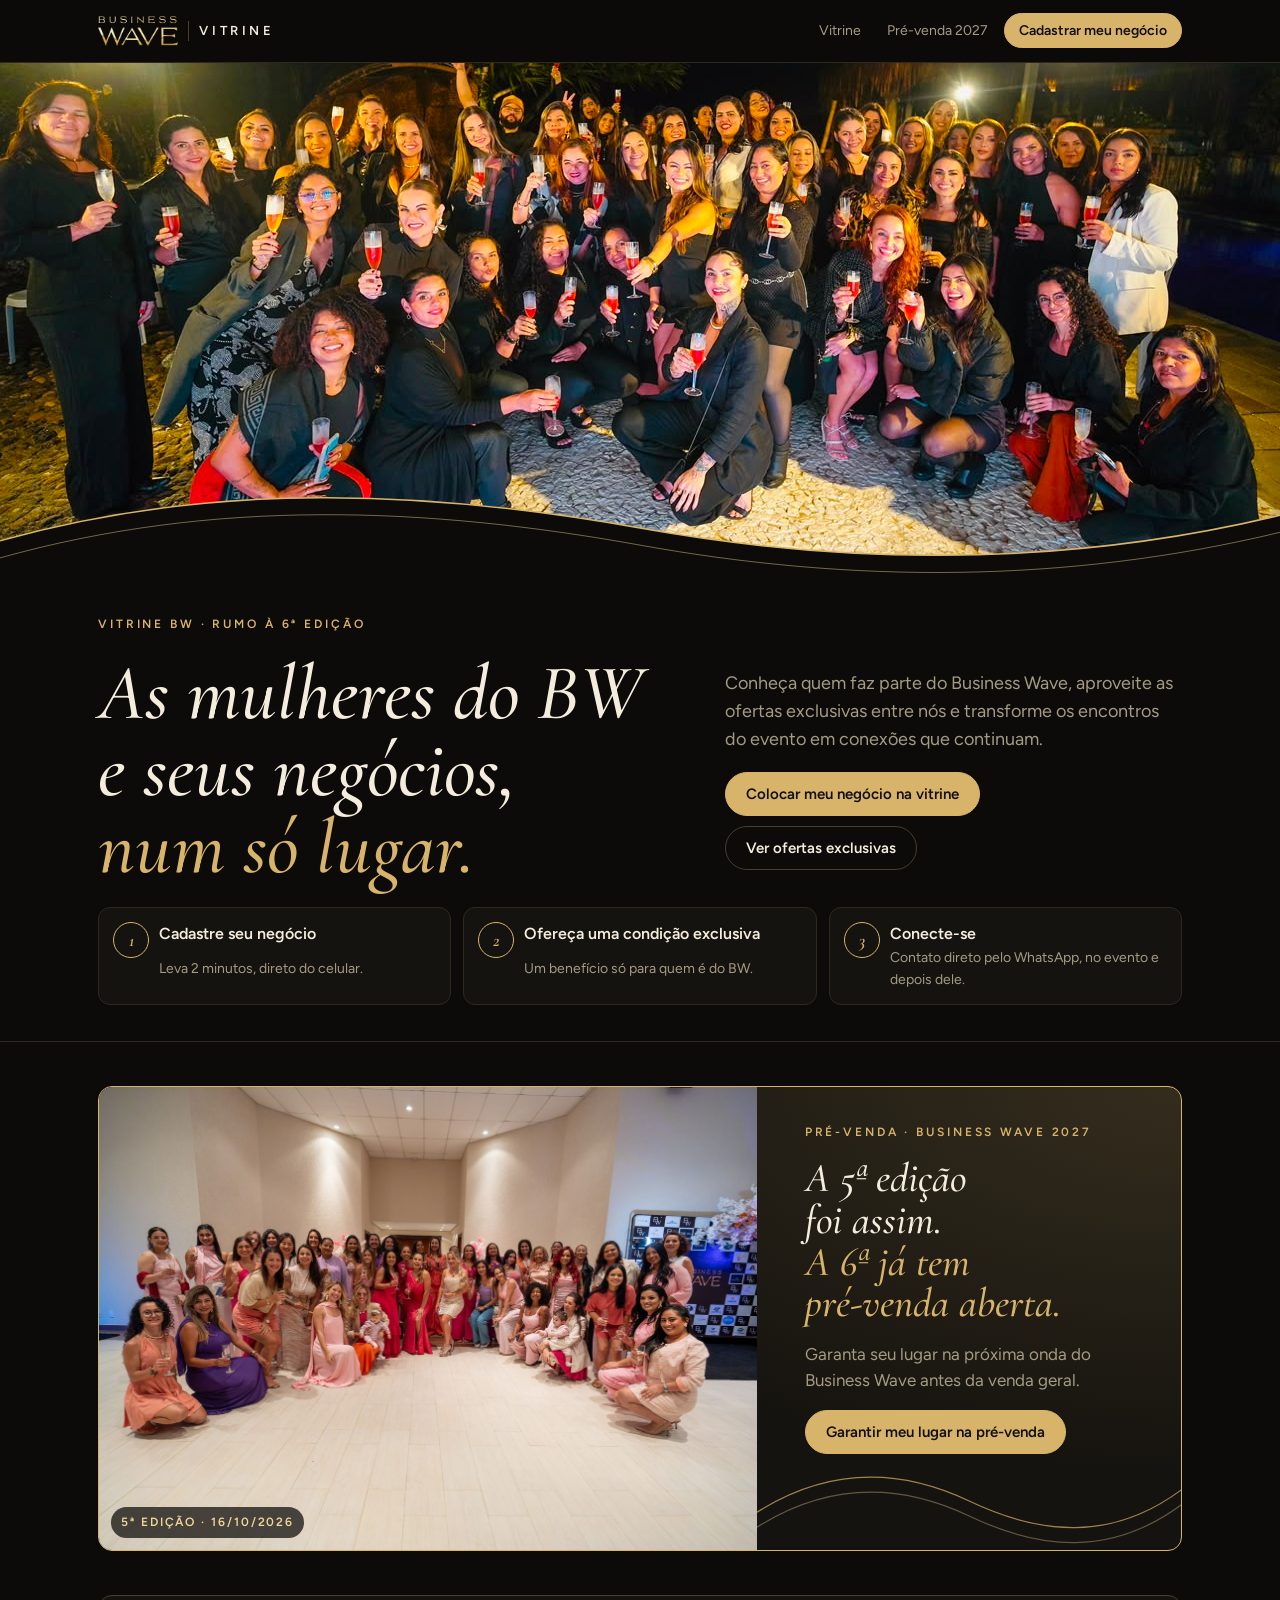
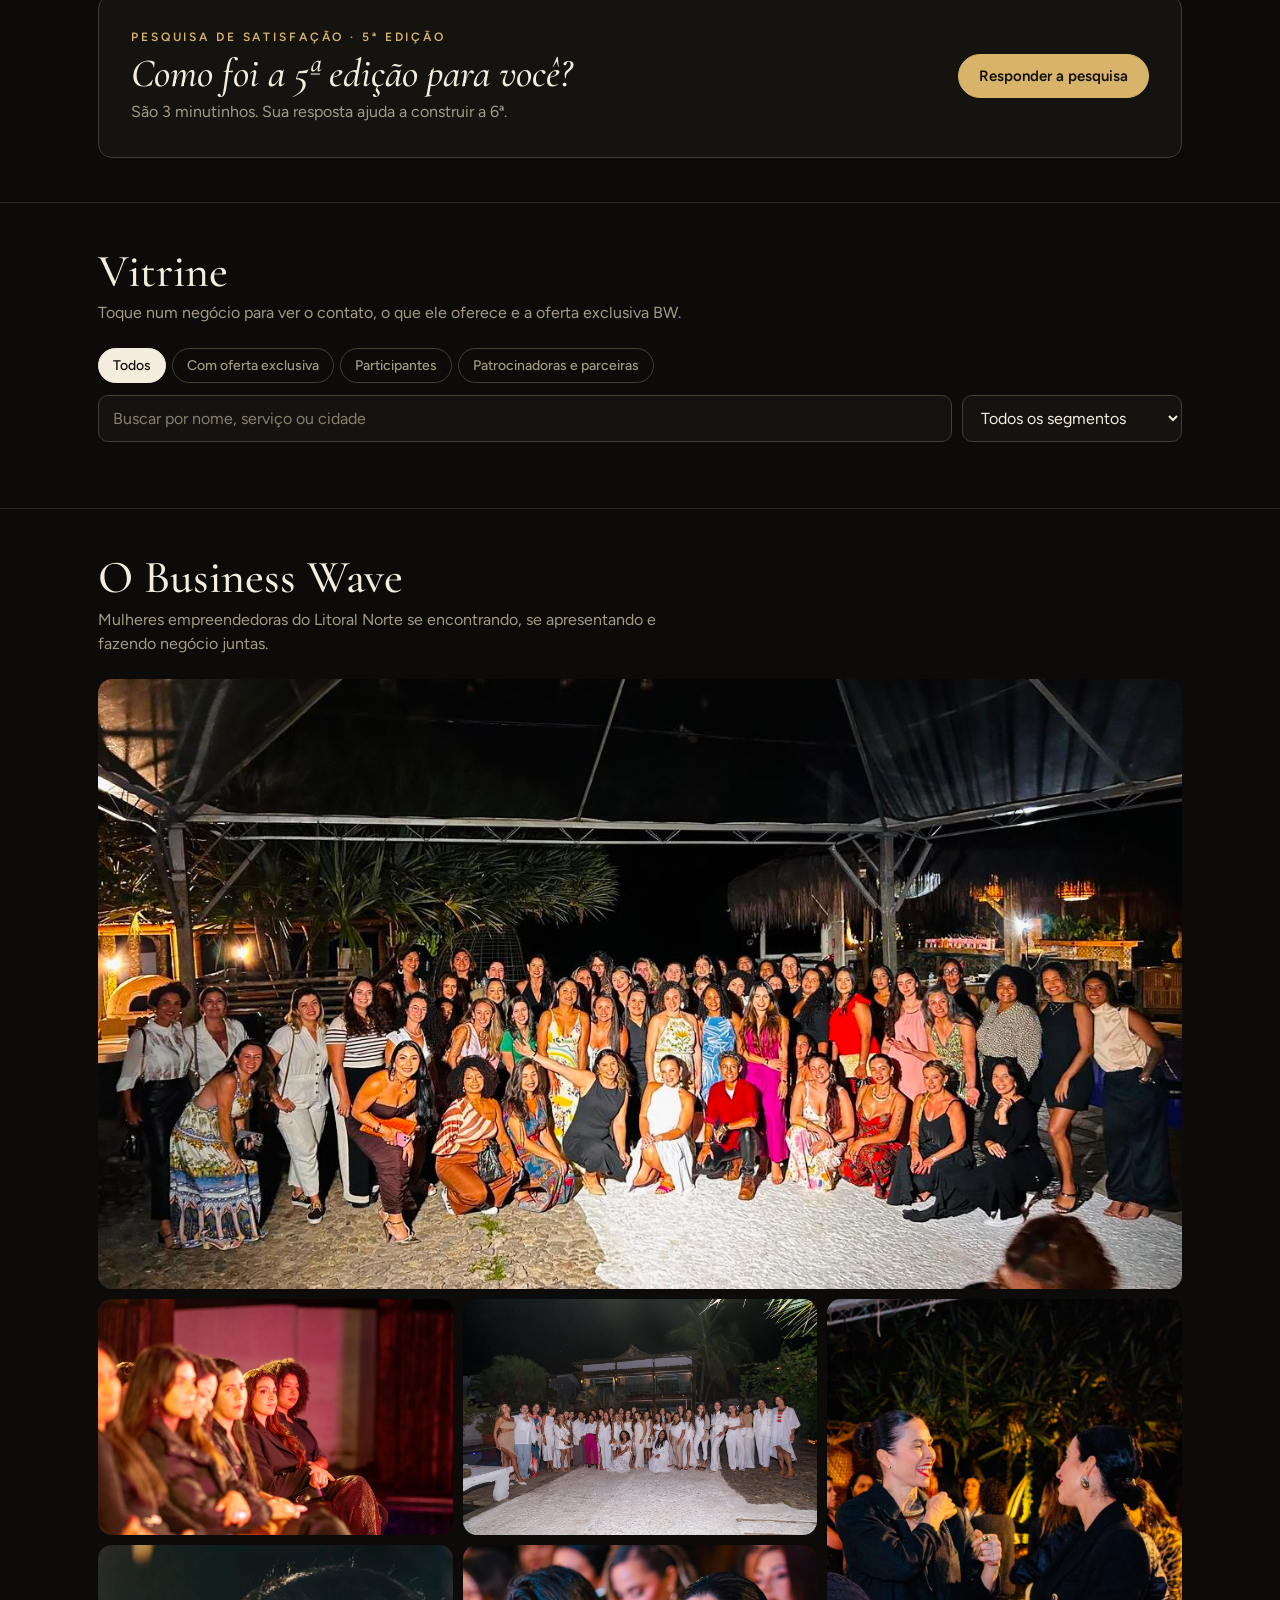
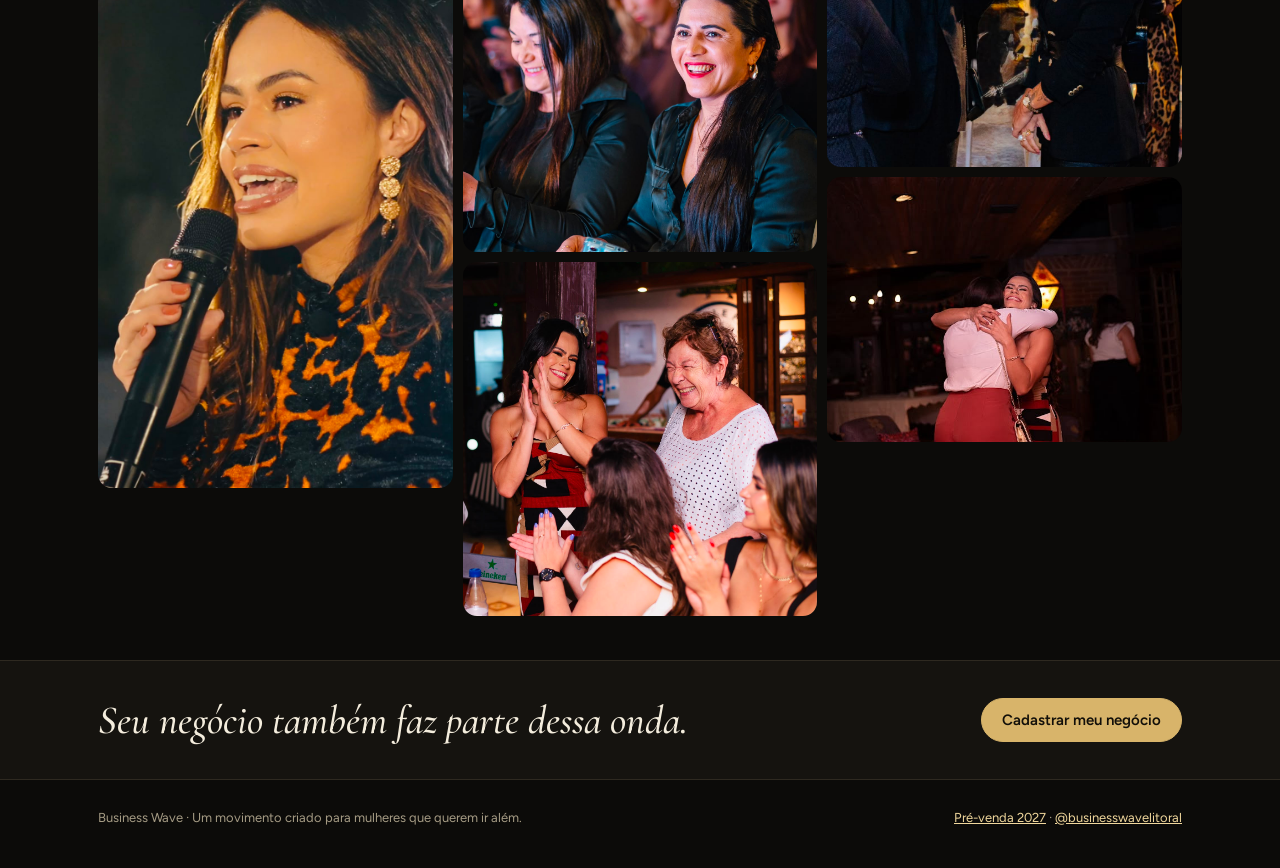
==== commit 62098113: "Cartão da pesquisa na vitrine e aba "Pesquisa" no admin A página inicial ganha, depois da pré-venda," ====
--- a/index.html
+++ b/index.html
@@ -17,7 +17,7 @@
 <meta name="theme-color" content="#0c0b09">
 <link rel="preconnect" href="https://fonts.googleapis.com"><link rel="preconnect" href="https://fonts.gstatic.com" crossorigin>
 <link rel="stylesheet" href="https://fonts.googleapis.com/css2?family=Cormorant+Garamond:ital,wght@0,500;0,600;1,500;1,600&family=Figtree:wght@400;500;600;700&display=swap">
-<link rel="stylesheet" href="assets/style.css?v=20261017b">
+<link rel="stylesheet" href="assets/style.css?v=20261018a">
 </head>
 <body>
 <header class="top">
@@ -75,6 +75,19 @@
           <div class="acts"><a class="btn" href="https://businesswave.com.br/pre-venda-business-wave-2027/?utm_source=vitrine-bw&amp;utm_medium=site&amp;utm_campaign=prevenda-2027&amp;utm_content=secao" target="_blank" rel="noopener">Garantir meu lugar na pré-venda</a></div>
           <svg class="prevenda-onda" viewBox="0 0 1440 120" preserveAspectRatio="none" aria-hidden="true"><path d="M0 70 C240 10 480 10 720 55 S1200 110 1440 40"/><path class="eco" d="M0 90 C240 30 480 30 720 75 S1200 130 1440 60"/></svg>
         </div>
+      </div>
+    </div>
+  </section>
+
+  <section class="blk" id="pesquisa" style="padding-top:0">
+    <div class="wrap">
+      <div class="pesquisa-card">
+        <div>
+          <div class="eyebrow">Pesquisa de satisfação · 5ª edição</div>
+          <h2>Como foi a 5ª edição para você?</h2>
+          <p>São 3 minutinhos. Sua resposta ajuda a construir a 6ª.</p>
+        </div>
+        <div class="acts"><a class="btn" href="pesquisa.html">Responder a pesquisa</a></div>
       </div>
     </div>
   </section>
--- a/assets/style.css
+++ b/assets/style.css
@@ -246,3 +246,43 @@
 .prevenda-onda{position:absolute;left:0;bottom:0;width:100%;height:clamp(50px,7vw,90px);pointer-events:none}
 .prevenda-onda path{fill:none;stroke:var(--gold);stroke-width:1.2;vector-effect:non-scaling-stroke;opacity:.7}
 .prevenda-onda .eco{stroke:var(--gold-2);opacity:.35}
+
+/* pesquisa de satisfacao: perguntas em fieldset, opcoes como chips de 44 px e escala 0-10
+   em grade de 6 colunas (11 botoes numa linha so ficariam pequenos demais no celular) */
+fieldset.q{border:0;margin:0;padding:0;min-width:0}
+fieldset.q legend{font-weight:600;padding:0;margin-bottom:8px}
+.q-n{display:inline-grid;place-items:center;min-width:26px;height:26px;margin-right:8px;border-radius:50%;border:1px solid var(--gold);color:var(--gold);font:600 13px var(--body);vertical-align:1px}
+.q.falta{box-shadow:inset 3px 0 0 var(--bad);padding-left:12px}
+.opcoes{display:flex;flex-wrap:wrap;gap:8px}
+.opcoes .chip,.escala .chip{display:flex}
+.opcoes .chip span,.escala .chip span{display:flex;align-items:center;min-height:44px;padding:10px 16px;line-height:1.25}
+.escala{display:grid;grid-template-columns:repeat(6,minmax(0,1fr));gap:8px;max-width:420px}
+.escala .chip span{flex:1;justify-content:center;padding:10px 0;font-weight:600}
+
+/* cartao da pesquisa na pagina inicial: discreto ao lado do da pre-venda (que e' a chamada da casa) */
+.pesquisa-card{display:flex;flex-wrap:wrap;gap:16px 28px;align-items:center;justify-content:space-between;padding:clamp(20px,4vw,32px);border:1px solid var(--line-2);border-radius:var(--r);background:var(--surface)}
+.pesquisa-card h2{font-style:italic;font-size:clamp(28px,5vw,40px);line-height:1.05;margin-top:6px}
+.pesquisa-card p{margin:6px 0 0;color:var(--muted)}
+
+/* resumo da pesquisa no admin: numeros em quadros e uma barra por opcao, de uma cor so.
+   O comprimento diz o tamanho; o numero vai escrito em tinta de texto, nunca na cor da barra. */
+.p-nums{display:grid;grid-template-columns:repeat(auto-fit,minmax(200px,1fr));gap:10px}
+.p-num{display:grid;gap:4px;align-content:start;padding:14px 16px;border:1px solid var(--line);border-radius:var(--r);background:var(--surface)}
+.p-num span{font-size:13px;color:var(--muted)}
+.p-num b{font:600 44px/1 var(--display);color:var(--fg)}
+.p-num small{font:500 16px var(--body);color:var(--muted);margin-left:2px}
+.p-grade{display:grid;grid-template-columns:repeat(auto-fit,minmax(min(100%,300px),1fr));gap:10px}
+.p-q{display:grid;gap:8px;align-content:start;padding:14px 16px;border:1px solid var(--line);border-radius:var(--r);background:var(--surface);min-width:0}
+.p-q h3{font:600 15px var(--body)}
+.p-tit{font:600 12px var(--body);letter-spacing:.2em;text-transform:uppercase;color:var(--gold);margin-bottom:10px}
+.barra{display:grid;grid-template-columns:minmax(0,1fr) auto;gap:4px 10px;font-size:14px}
+.barra b{font-weight:500}
+.barra span{color:var(--muted);font-variant-numeric:tabular-nums}
+.barra i{grid-column:1/-1;height:8px;border-radius:99px;background:var(--surface-2);overflow:hidden}
+.barra s{display:block;height:100%;border-radius:99px;background:var(--gold)}
+.p-cit{margin:0;padding:8px 0 8px 12px;border-left:2px solid var(--line-2);display:grid;gap:4px;font-size:14px;overflow-wrap:anywhere}
+.p-resp{border:1px solid var(--line);border-radius:var(--r);background:var(--surface);padding:12px 16px;margin-bottom:8px}
+.p-resp summary{cursor:pointer;font-size:14px;overflow-wrap:anywhere}
+.p-resp dl{display:grid;grid-template-columns:minmax(0,1fr);gap:2px;margin:12px 0;font-size:14px}
+.p-resp dt{color:var(--muted);margin-top:8px}
+.p-resp dd{margin:0;overflow-wrap:anywhere}
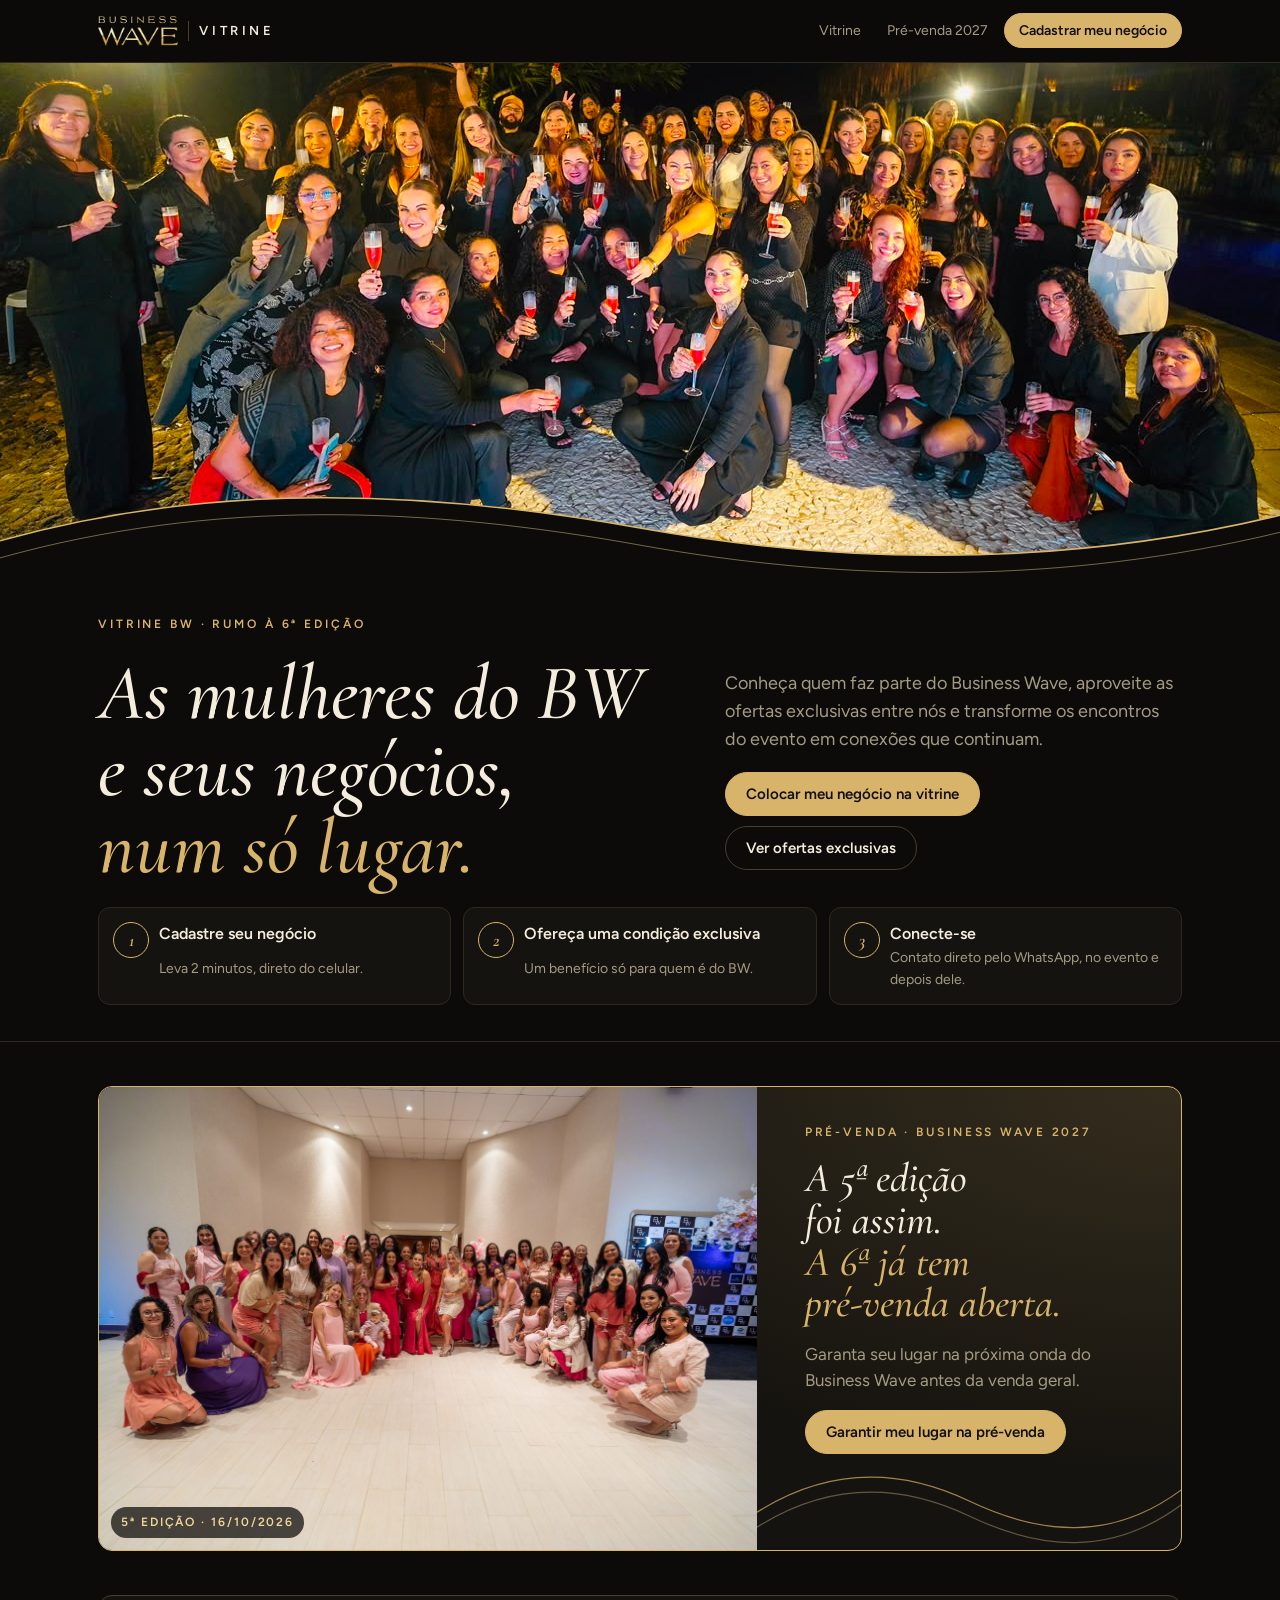
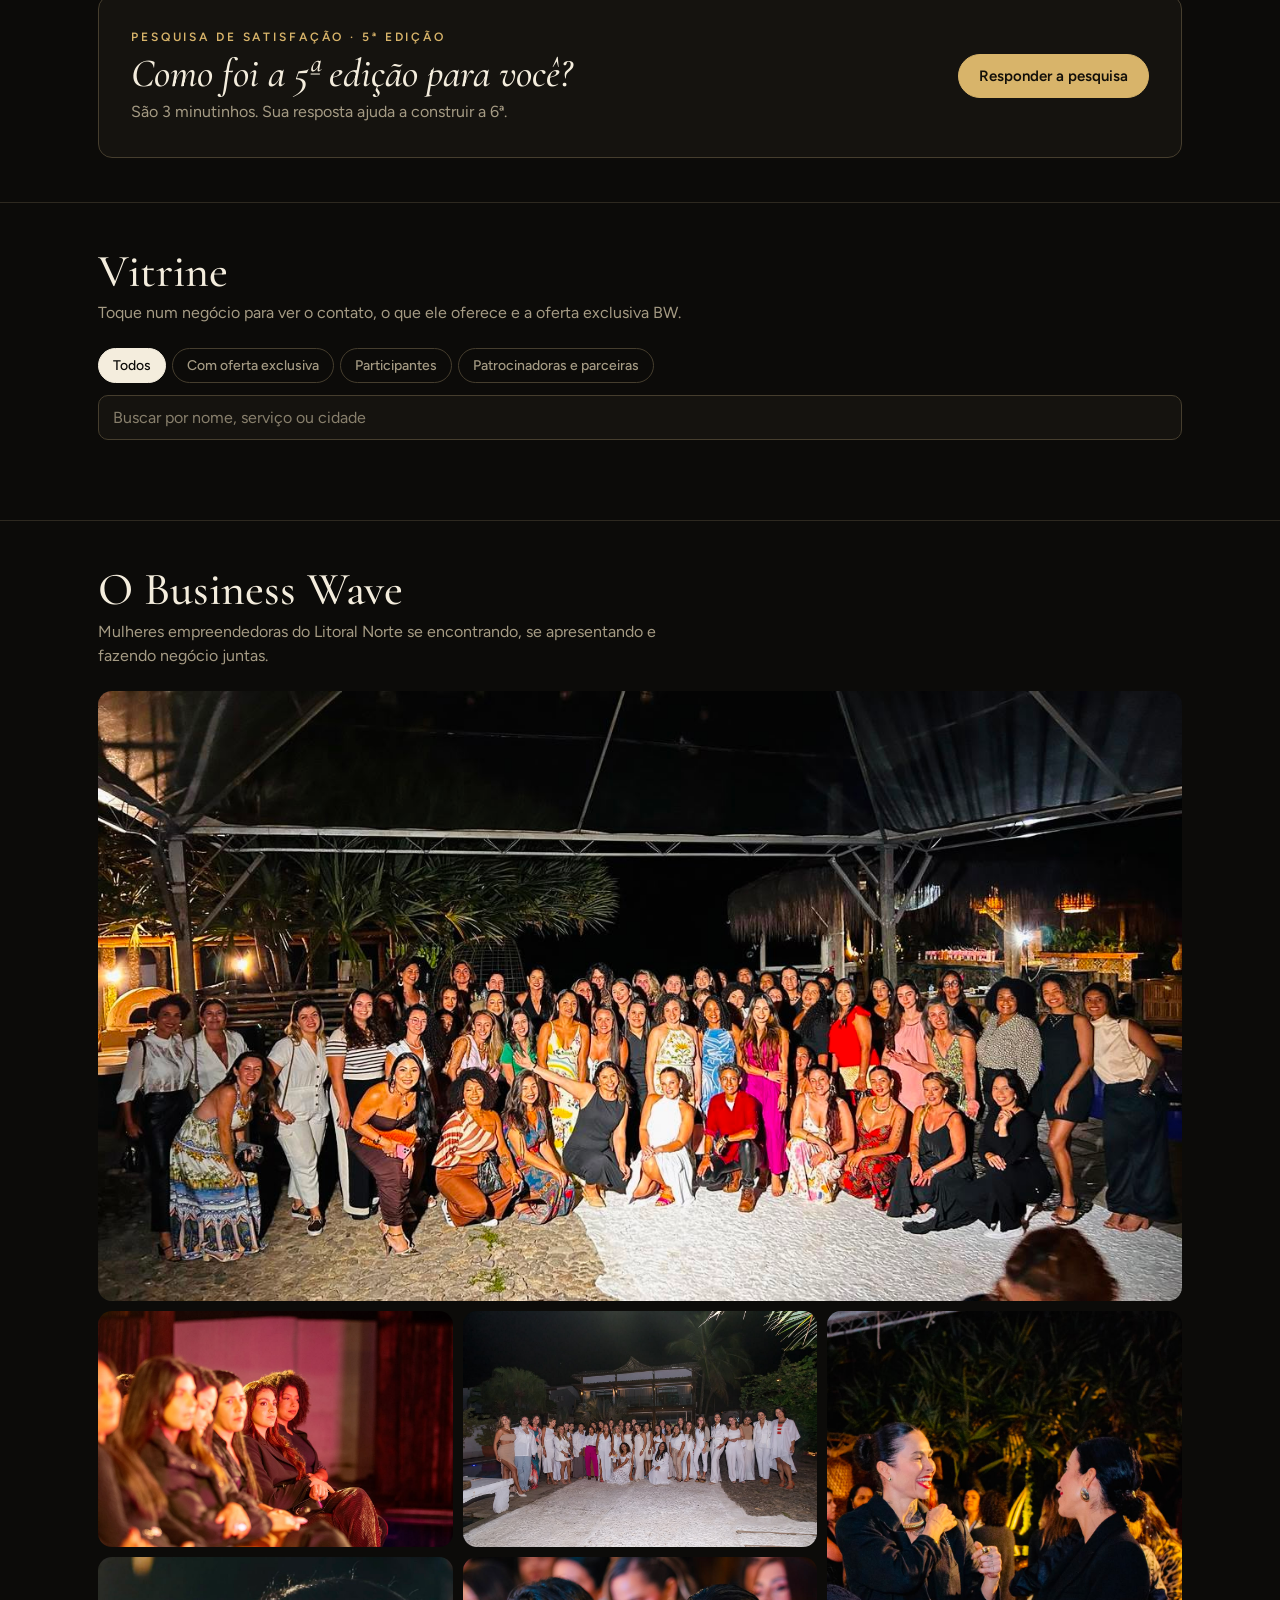
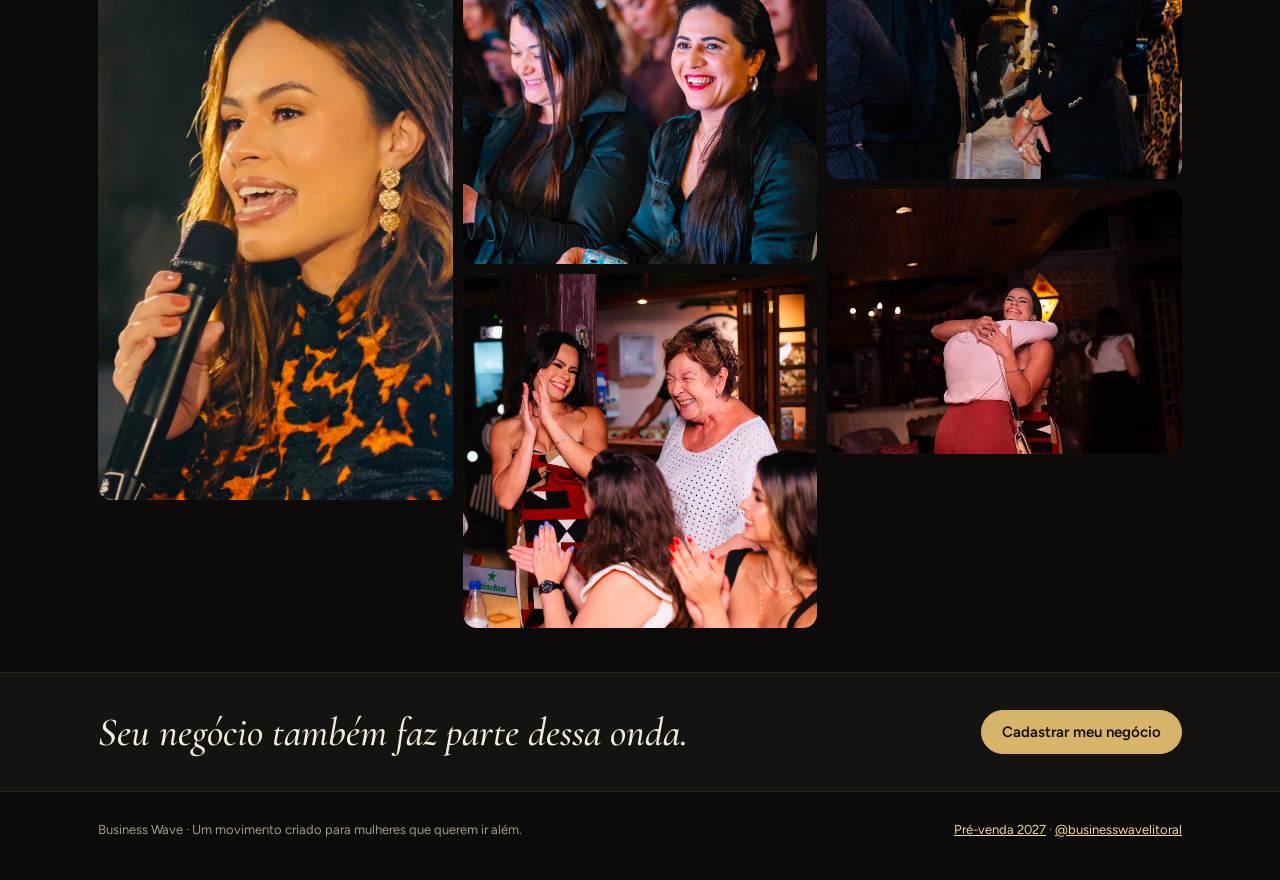
==== commit f6ae4ba4: "Vitrine em linhas por segmento e oferta no formato novo Sem busca, uma linha por segmento (rolando p" ====
--- a/index.html
+++ b/index.html
@@ -17,7 +17,7 @@
 <meta name="theme-color" content="#0c0b09">
 <link rel="preconnect" href="https://fonts.googleapis.com"><link rel="preconnect" href="https://fonts.gstatic.com" crossorigin>
 <link rel="stylesheet" href="https://fonts.googleapis.com/css2?family=Cormorant+Garamond:ital,wght@0,500;0,600;1,500;1,600&family=Figtree:wght@400;500;600;700&display=swap">
-<link rel="stylesheet" href="assets/style.css?v=20261018a">
+<link rel="stylesheet" href="assets/style.css?v=20261123a">
 </head>
 <body>
 <header class="top">
@@ -108,12 +108,11 @@
           <button class="tab" data-tipo="participante" aria-pressed="false">Participantes</button>
           <button class="tab" data-tipo="marcas" aria-pressed="false">Patrocinadoras e parceiras</button>
         </div>
-        <div class="row">
-          <input id="q" type="search" placeholder="Buscar por nome, serviço ou cidade" aria-label="Buscar">
-          <select id="seg" aria-label="Segmento"><option value="">Todos os segmentos</option></select>
-        </div>
-      </div>
-      <div class="grid" id="grid" aria-live="polite"></div>
+        <input id="q" type="search" placeholder="Buscar por nome, serviço ou cidade" aria-label="Buscar">
+        <nav class="seg-atalhos" id="atalhos" aria-label="Ir para o segmento"></nav>
+      </div>
+      <div id="linhas"></div>
+      <div class="grid" id="grid" hidden aria-live="polite"></div>
       <div class="empty" id="empty" hidden></div>
     </div>
   </section>
@@ -160,25 +159,23 @@
 
 <script src="assets/supabase.js"></script>
 <script src="assets/config.js?v=20261015b"></script>
-<script src="assets/bw.js?v=20261017a"></script>
+<script src="assets/bw.js?v=20261123a"></script>
+<script src="assets/oferta.js?v=20261123a"></script>
 <script>
 (async function () {
-  const { C, esc, logoHTML, waLink, ig, safeUrl, SEGMENTOS } = BW;
+  const { C, esc, logoHTML, waLink, ig, safeUrl } = BW, O = BW_OFERTA;
   const $ = s => document.querySelector(s);
 
   $("#igFoot").href = "https://instagram.com/" + C.INSTAGRAM;
 
-  const segSel = $("#seg");
-  SEGMENTOS.forEach(s => segSel.insertAdjacentHTML("beforeend", `<option>${esc(s)}</option>`));
-
-  let todos = [], tipo = "", q = "", seg = "";
+  let todos = [], tipo = "", q = "";
   const TIPO_LABEL = { participante: "Participante", patrocinadora: "Patrocinadora", parceira: "Parceira" };
 
   function card(p) {
     const marca = p.tipo !== "participante";
     return `<button class="card ${marca ? "spon" : ""}" data-id="${esc(p.id)}" type="button">
       <div class="card-top">${logoHTML(p)}<div style="min-width:0"><h3>${esc(p.nome_negocio)}</h3><div class="meta">${esc(p.responsavel)} · ${esc(p.segmento)}${p.cidade ? " · " + esc(p.cidade) : ""}</div></div></div>
-      ${p.oferta_bw ? `<div class="mini-offer"><b>Oferta BW</b> ${esc(p.oferta_bw)}</div>` : `<p class="desc">${esc(p.descricao || p.ofereco || "")}</p>`}
+      ${p.oferta_bw ? `<div class="mini-offer"><b class="selo">${esc(O.selo(p))}</b> ${esc(O.resumo(p))}</div>` : `<p class="desc">${esc(p.descricao || p.ofereco || "")}</p>`}
       ${marca ? `<div class="tags"><span class="tag sp">${TIPO_LABEL[p.tipo]}</span></div>` : ""}
     </button>`;
   }
@@ -189,15 +186,32 @@
       if (tipo === "oferta" && !p.oferta_bw) return false;
       if (tipo === "participante" && p.tipo !== "participante") return false;
       if (tipo === "marcas" && p.tipo === "participante") return false;
-      if (seg && p.segmento !== seg) return false;
       if (termo && !BW.semAcento([p.nome_negocio, p.descricao, p.segmento, p.cidade, p.ofereco, p.responsavel, p.oferta_bw].join(" ")).includes(termo)) return false;
       return true;
     });
   }
 
+  // Sem busca, a vitrine e' uma linha por segmento (decidido na reuniao de 26/10: com a base
+  // crescendo, a grade unica viraria "salada de fruta"). Buscando, os resultados vem numa lista
+  // so', porque a busca e' em todos os segmentos.
   function render() {
-    const lista = filtrar();
-    $("#grid").innerHTML = lista.map(card).join("");
+    const lista = filtrar(), buscando = !!q.trim();
+    const pos = {};
+    document.querySelectorAll(".seg-linha").forEach(l => { pos[l.dataset.seg] = l.querySelector(".trilho").scrollLeft; });
+    const linhas = buscando ? [] : BW.agruparPorSegmento(lista);
+    $("#grid").hidden = !buscando; $("#linhas").hidden = buscando; $("#atalhos").hidden = buscando || linhas.length < 2;
+    $("#grid").innerHTML = buscando ? lista.map(card).join("") : "";
+    $("#linhas").innerHTML = linhas.map((l, i) => `
+      <section class="seg-linha" id="seg-${i}" data-seg="${esc(l.segmento)}" aria-labelledby="segT-${i}">
+        <div class="seg-head">
+          <h3 id="segT-${i}">${esc(l.segmento)}</h3><span class="count">${l.perfis.length}</span>
+          <div class="setas"><button class="seta" type="button" data-dir="-1" aria-label="Voltar em ${esc(l.segmento)}">‹</button><button class="seta" type="button" data-dir="1" aria-label="Mais em ${esc(l.segmento)}">›</button></div>
+        </div>
+        <div class="trilho">${l.perfis.map(card).join("")}</div>
+      </section>`).join("");
+    $("#atalhos").innerHTML = linhas.map((l, i) => `<button class="chip-seg" type="button" data-alvo="seg-${i}">${esc(l.segmento)} <span>${l.perfis.length}</span></button>`).join("");
+    document.querySelectorAll(".seg-linha").forEach(l => { if (pos[l.dataset.seg]) l.querySelector(".trilho").scrollLeft = pos[l.dataset.seg]; });
+    ajustarSetas();
     const ofertas = todos.filter(p => p.oferta_bw).length;
     $("#count").textContent = todos.length ? `${todos.length} negócios · ${ofertas} com oferta exclusiva` : "";
     const empty = $("#empty");
@@ -206,17 +220,27 @@
     else empty.hidden = true;
   }
 
+  // Seta so' quando a linha tem mais cartoes do que cabem: seta que nao rola nada parece quebrada.
+  function ajustarSetas() {
+    document.querySelectorAll(".seg-linha").forEach(l => {
+      const t = l.querySelector(".trilho"); l.querySelector(".setas").classList.toggle("sem", t.scrollWidth <= t.clientWidth + 2);
+    });
+  }
+  let quadro = 0;
+  addEventListener("resize", () => { cancelAnimationFrame(quadro); quadro = requestAnimationFrame(ajustarSetas); });
+
   function abrir(id) {
     const p = todos.find(x => String(x.id) === String(id)); if (!p) return;
     const wa = waLink(p.whatsapp, `Oi, ${p.responsavel}! Te encontrei na Vitrine do Business Wave.`);
     // Oferta com pagina propria (loja, agenda, pagina de vendas) leva para la'; sem link, abre o WhatsApp.
+    const fraseOferta = p.oferta_tipo ? O.frase(p.oferta_tipo, p.oferta_valor, p.oferta_detalhe) : O.normalizarCaixa(p.oferta_bw);
     const destinoOferta = !p.oferta_bw ? "" : p.oferta_link ? safeUrl(p.oferta_link)
-      : waLink(p.whatsapp, `Oi, ${p.responsavel}! Sou do Business Wave e quero aproveitar a oferta exclusiva: ${p.oferta_bw}`);
+      : waLink(p.whatsapp, `Oi, ${p.responsavel}! Sou do Business Wave e quero aproveitar a oferta exclusiva: ${fraseOferta}`);
     const insta = ig(p.instagram);
     $("#dBody").innerHTML = `
       <button class="x" type="button" aria-label="Fechar" data-close>×</button>
       <div class="dlg-head">${logoHTML(p)}<div><div class="eyebrow">${esc(TIPO_LABEL[p.tipo])} · ${esc(p.segmento)}</div><h2 id="dName">${esc(p.nome_negocio)}</h2><div class="meta">${esc(p.responsavel)}${p.cidade ? " · " + esc(p.cidade) : ""}</div></div></div>
-      ${p.oferta_bw ? `<div class="offer"><b>Oferta exclusiva BW</b><p>${esc(p.oferta_bw)}</p>${destinoOferta ? `<a class="btn sm" style="margin-top:10px" href="${esc(destinoOferta)}" target="_blank" rel="noopener">Quero essa oferta</a>` : ""}</div>` : ""}
+      ${p.oferta_bw ? `<div class="offer"><b>Oferta exclusiva BW</b><div style="margin-top:8px"><span class="selo">${esc(O.selo(p))}</span></div><p>${esc(fraseOferta)}</p>${destinoOferta ? `<a class="btn sm" style="margin-top:10px" href="${esc(destinoOferta)}" target="_blank" rel="noopener">Quero essa oferta</a>` : ""}</div>` : ""}
       ${p.descricao ? `<p style="margin:0">${esc(p.descricao)}</p>` : ""}
       ${p.ofereco ? `<div class="kv" style="grid-template-columns:1fr"><div><small>Ofereço</small>${esc(p.ofereco)}</div></div>` : ""}
       <div class="acts">
@@ -242,7 +266,12 @@
       <div class="acts"><button class="btn" type="button" data-close>Ver a vitrine</button></div>`;
     $("#dlg").showModal();
   }
-  $("#grid").addEventListener("click", e => { const c = e.target.closest(".card"); if (c) abrir(c.dataset.id); });
+  $("#vitrine").addEventListener("click", e => {
+    const c = e.target.closest(".card"); if (c) return abrir(c.dataset.id);
+    const seta = e.target.closest(".seta");
+    if (seta) { const t = seta.closest(".seg-linha").querySelector(".trilho"); t.scrollBy({ left: Number(seta.dataset.dir) * t.clientWidth * 0.85, behavior: "smooth" }); return; }
+    const chip = e.target.closest(".chip-seg"); if (chip) document.getElementById(chip.dataset.alvo).scrollIntoView({ behavior: "smooth", block: "start" });
+  });
   $("#dlg").addEventListener("click", e => { if (e.target.closest("[data-close]") || e.target === e.currentTarget) e.currentTarget.close(); });
   $("#dlg").addEventListener("close", () => { aguardando = null; history.replaceState(null, "", location.pathname + "#vitrine"); });
 
@@ -253,7 +282,6 @@
   document.querySelectorAll(".tab").forEach(b => b.addEventListener("click", () => setTipo(b.dataset.tipo)));
   $("#verOfertas").addEventListener("click", () => setTipo("oferta"));
   $("#q").addEventListener("input", e => { q = e.target.value; render(); });
-  segSel.addEventListener("change", e => { seg = e.target.value; render(); });
 
   try { todos = await BW.listarVitrine(); }
   catch (e) { console.error(e); $("#empty").hidden = false; $("#empty").innerHTML = "<b>Não deu para carregar a vitrine agora.</b>Atualize a página em alguns segundos."; }
--- a/assets/style.css
+++ b/assets/style.css
@@ -286,3 +286,27 @@
 .p-resp dl{display:grid;grid-template-columns:minmax(0,1fr);gap:2px;margin:12px 0;font-size:14px}
 .p-resp dt{color:var(--muted);margin-top:8px}
 .p-resp dd{margin:0;overflow-wrap:anywhere}
+
+/* vitrine em linhas por segmento: cada linha rola para o lado (no celular aparece a pontinha do
+   proximo cartao, que e' o que diz que ha mais); a pagina nunca rola para o lado */
+.seg-atalhos{display:flex;gap:8px;overflow-x:auto;scrollbar-width:none;padding-bottom:2px;margin-inline:-2px}
+.seg-atalhos::-webkit-scrollbar{display:none}
+.chip-seg{flex:0 0 auto;display:inline-flex;align-items:center;gap:6px;min-height:44px;padding:10px 14px;border-radius:999px;border:1px solid var(--line-2);background:var(--surface);color:var(--fg);font:500 14px var(--body);white-space:nowrap;cursor:pointer}
+.chip-seg span{color:var(--muted);font-variant-numeric:tabular-nums}
+.chip-seg:hover{border-color:var(--gold)}
+#linhas{display:grid;gap:32px}
+.seg-linha{display:grid;gap:12px;min-width:0;scroll-margin-top:96px}
+.seg-head{display:flex;align-items:baseline;gap:10px}
+.seg-head h3{font:600 italic clamp(24px,4vw,30px)/1.1 var(--display)}
+.setas{display:none;gap:6px;margin-left:auto;align-self:center}
+@media (min-width:760px){ .setas{display:flex} }
+.seta{width:40px;height:40px;border-radius:50%;border:1px solid var(--line-2);background:var(--surface);color:var(--fg);font-size:22px;line-height:1;cursor:pointer}
+.seta:hover{border-color:var(--gold)}
+.trilho{display:grid;grid-auto-flow:column;grid-auto-columns:min(82%,290px);gap:14px;overflow-x:auto;scroll-snap-type:x mandatory;overscroll-behavior-x:contain;padding:2px 2px 8px;scrollbar-width:thin}
+.trilho .card{scroll-snap-align:start}
+
+/* oferta no formato unico: selo curto (10% OFF, GRATIS...) + o "em que" */
+.selo{display:inline-block;padding:3px 9px;border-radius:6px;background:var(--gold);color:var(--gold-ink);font:700 12px/1.3 var(--body);letter-spacing:.06em;text-transform:none}
+.mini-offer .selo{display:inline-block;margin:0 6px 4px 0;color:var(--gold-ink);font-size:12px;letter-spacing:.06em;text-transform:none}
+.card .mini-offer{align-self:start}
+.setas.sem{display:none}
